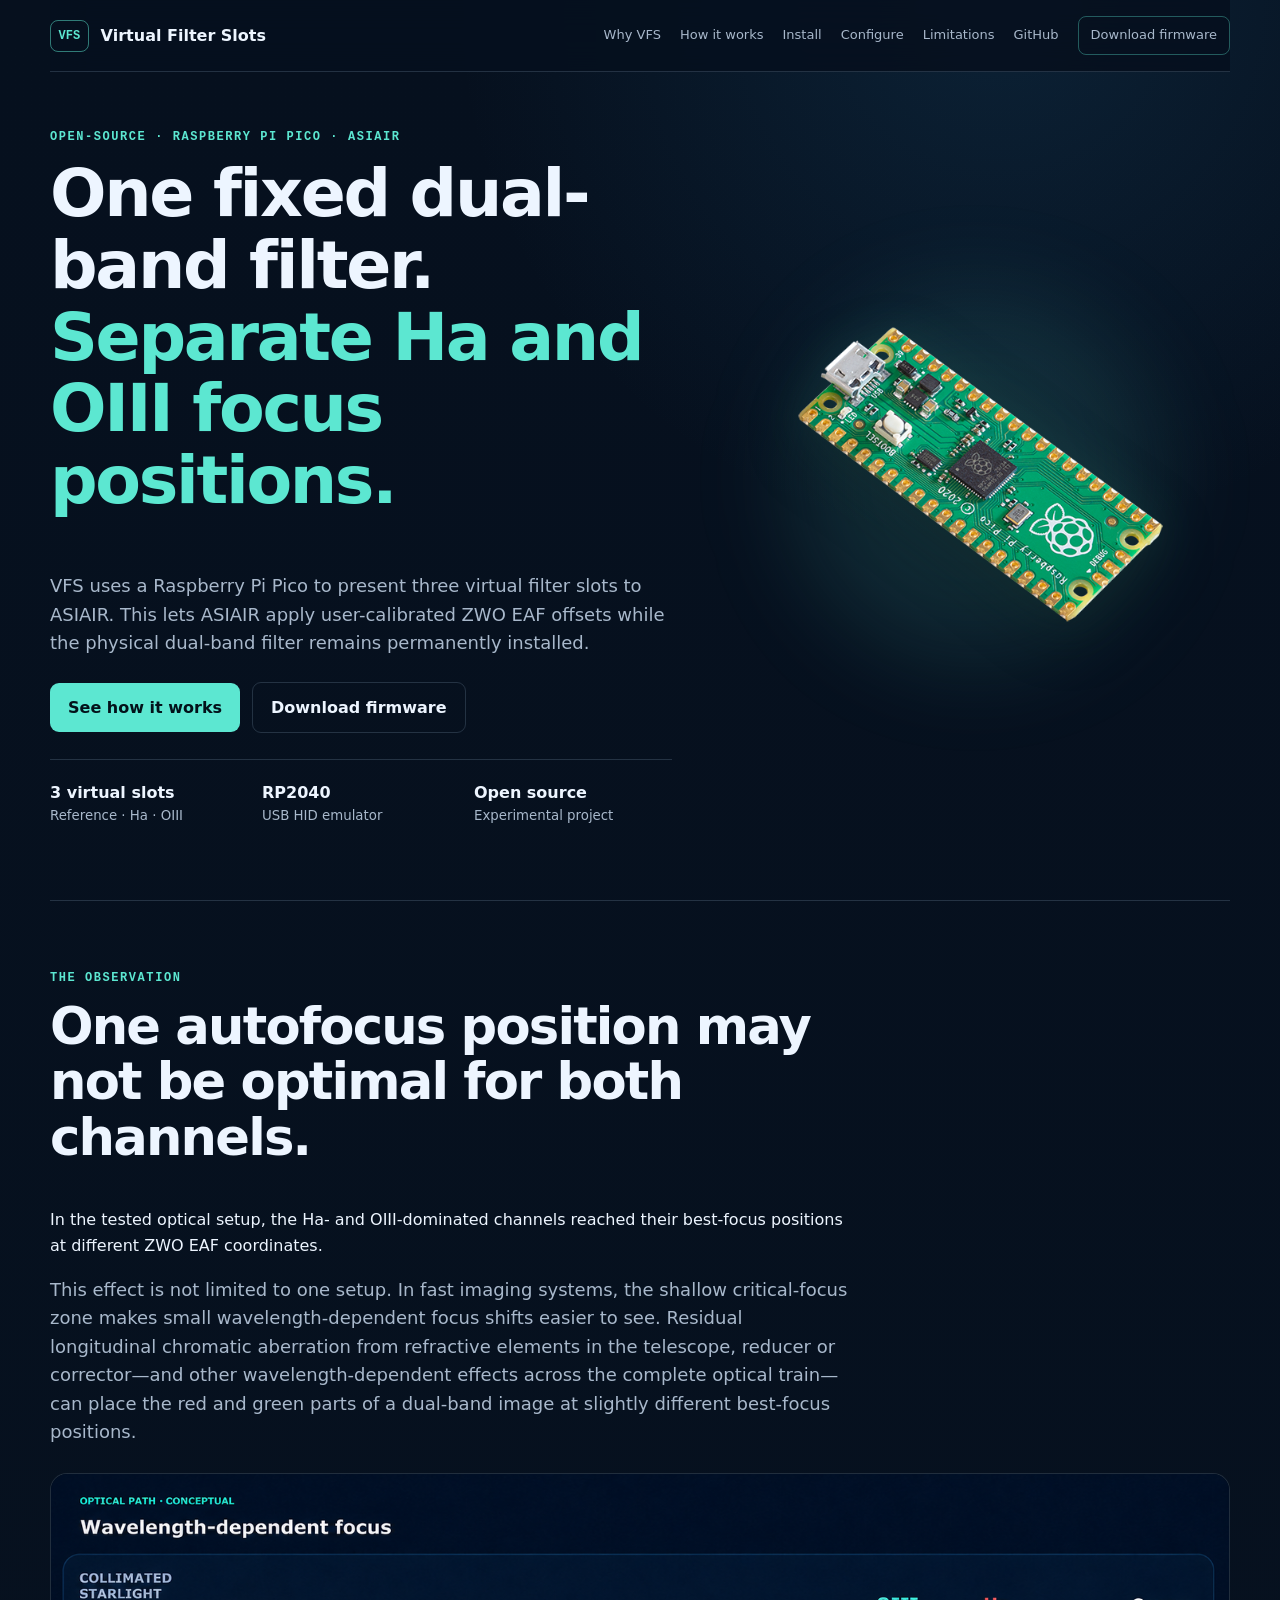
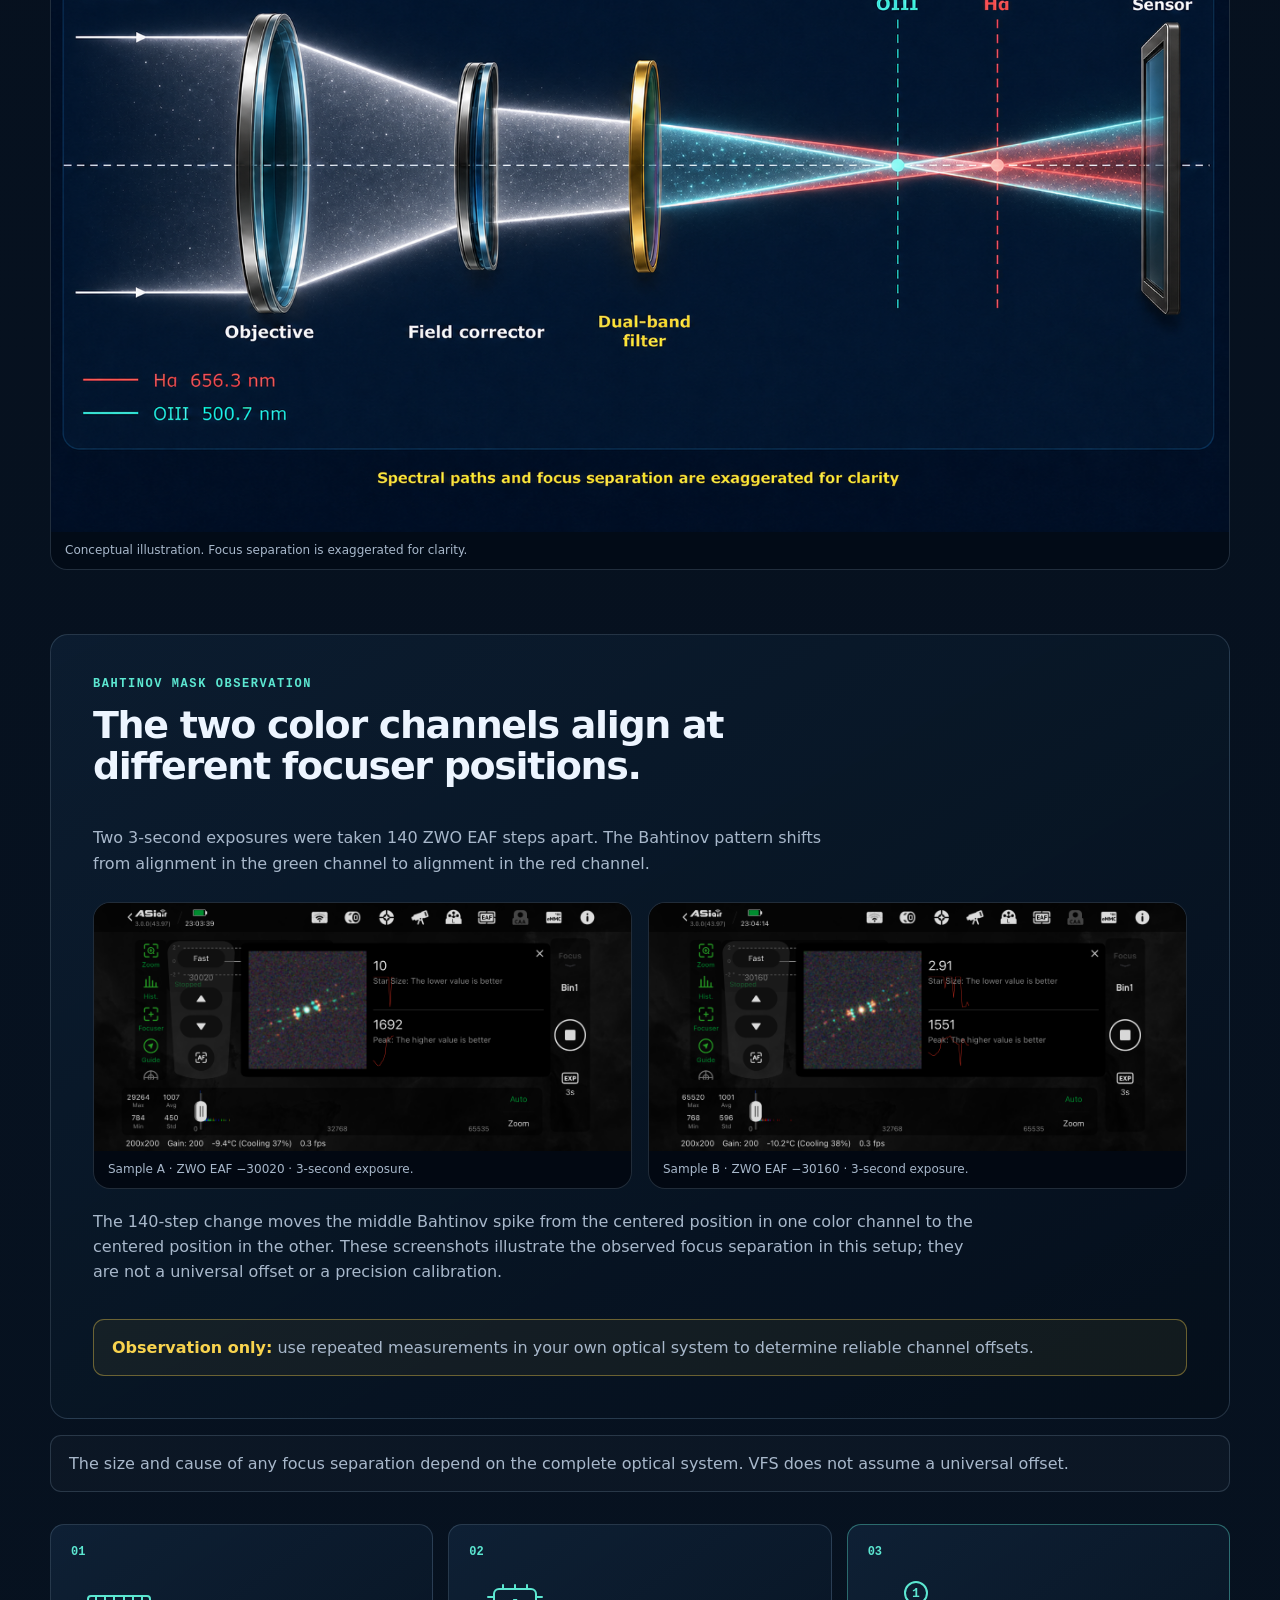
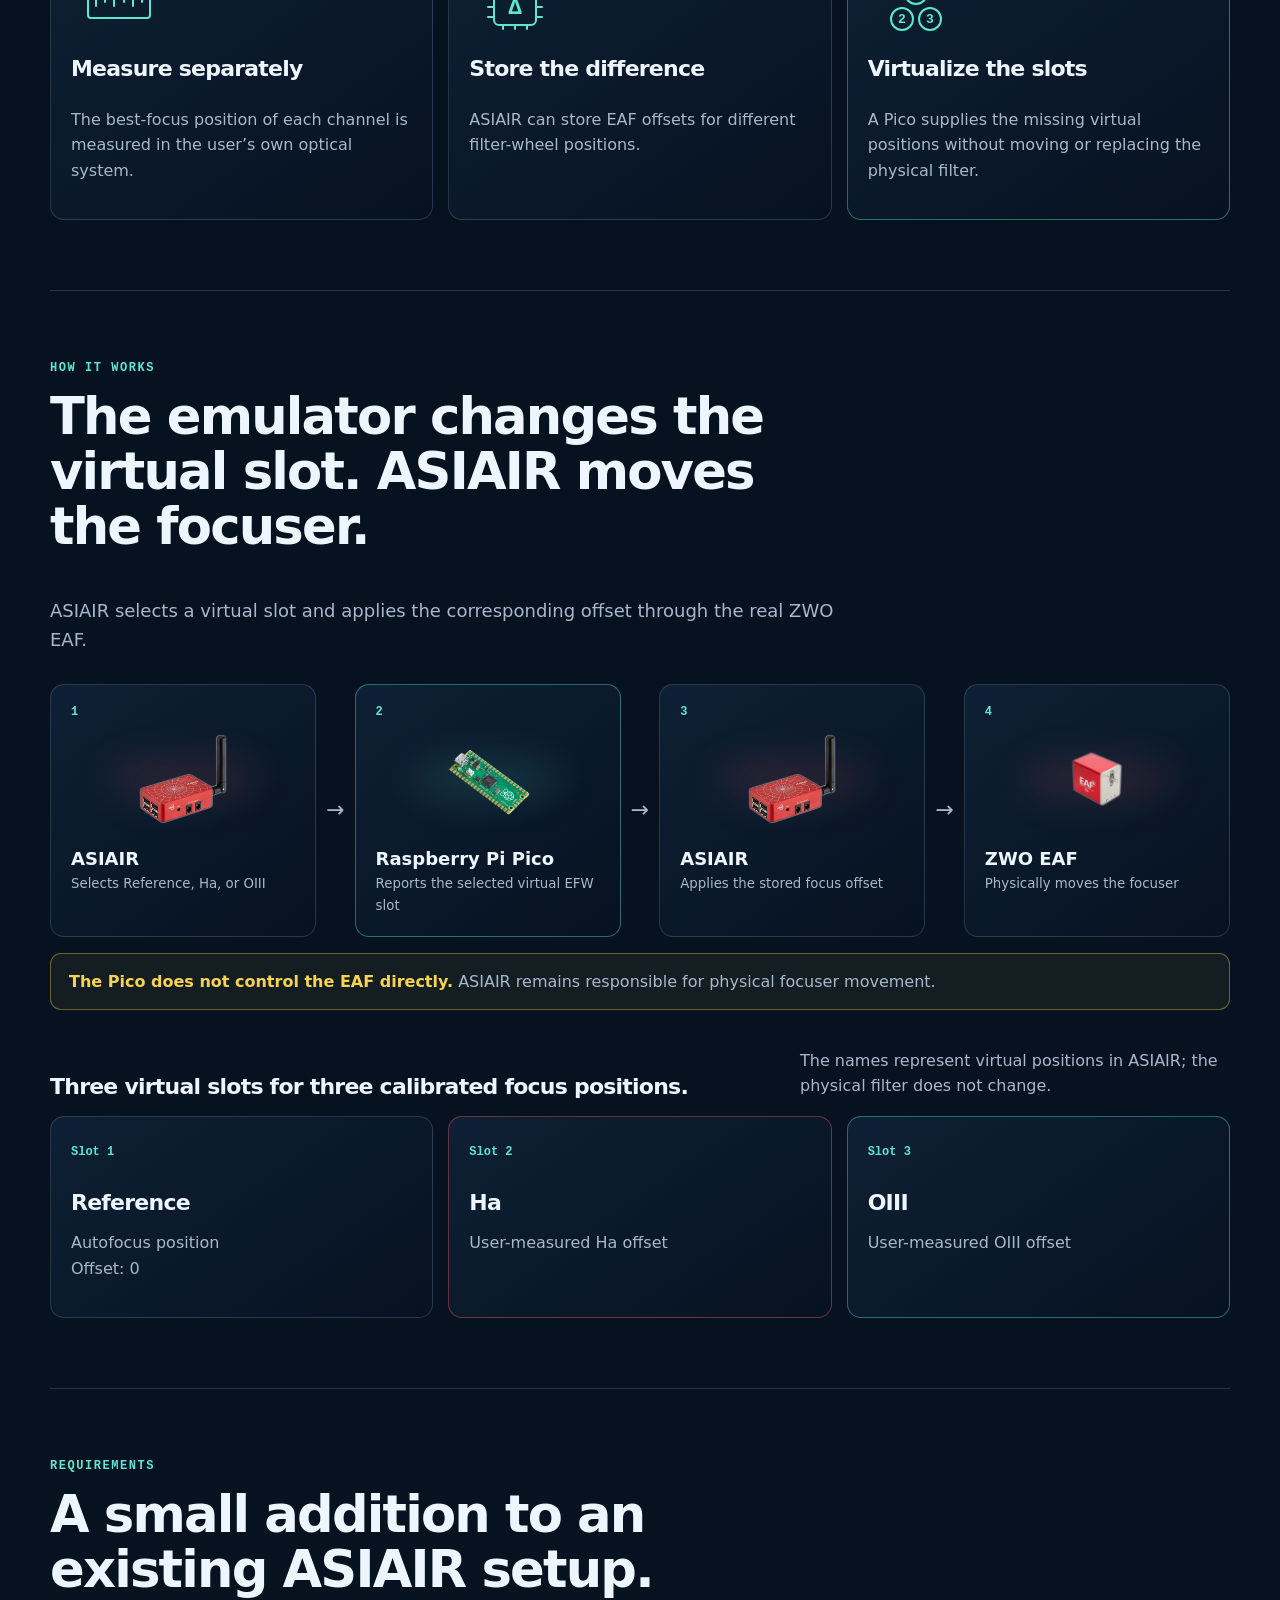
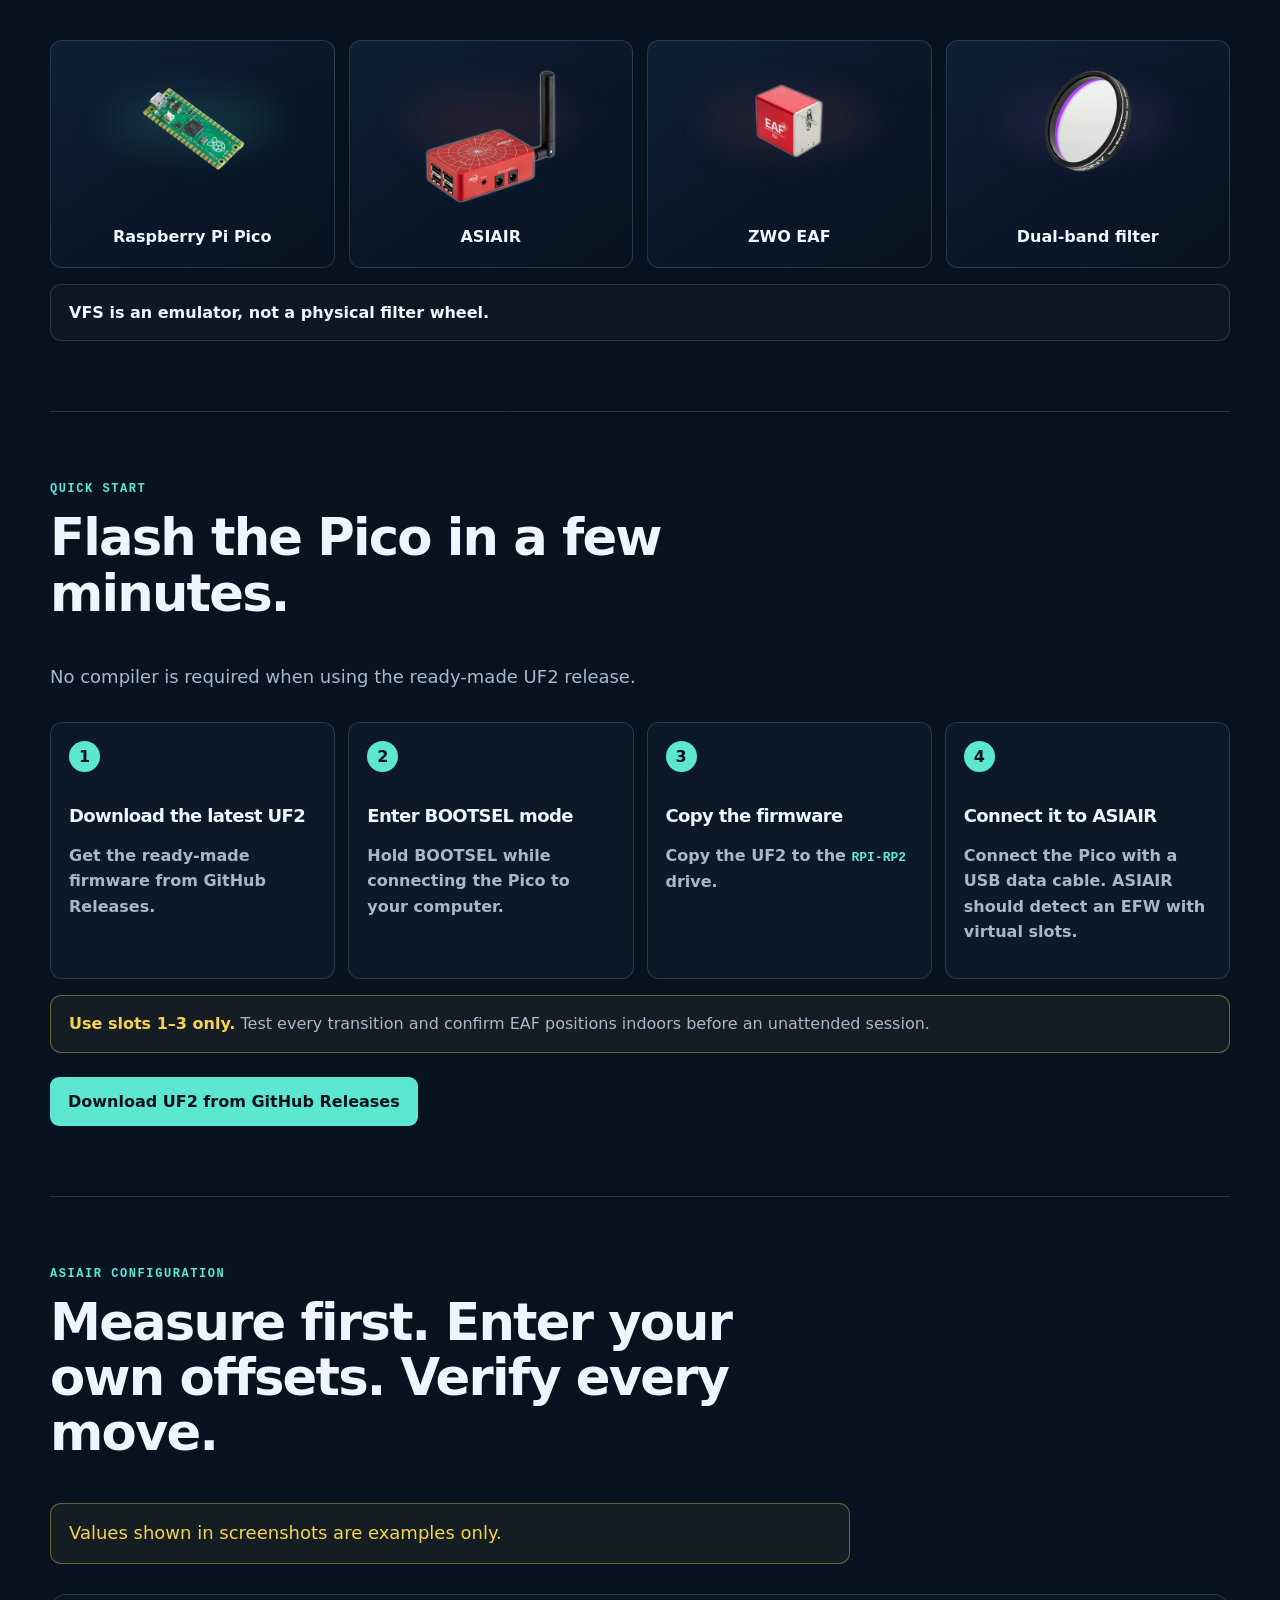
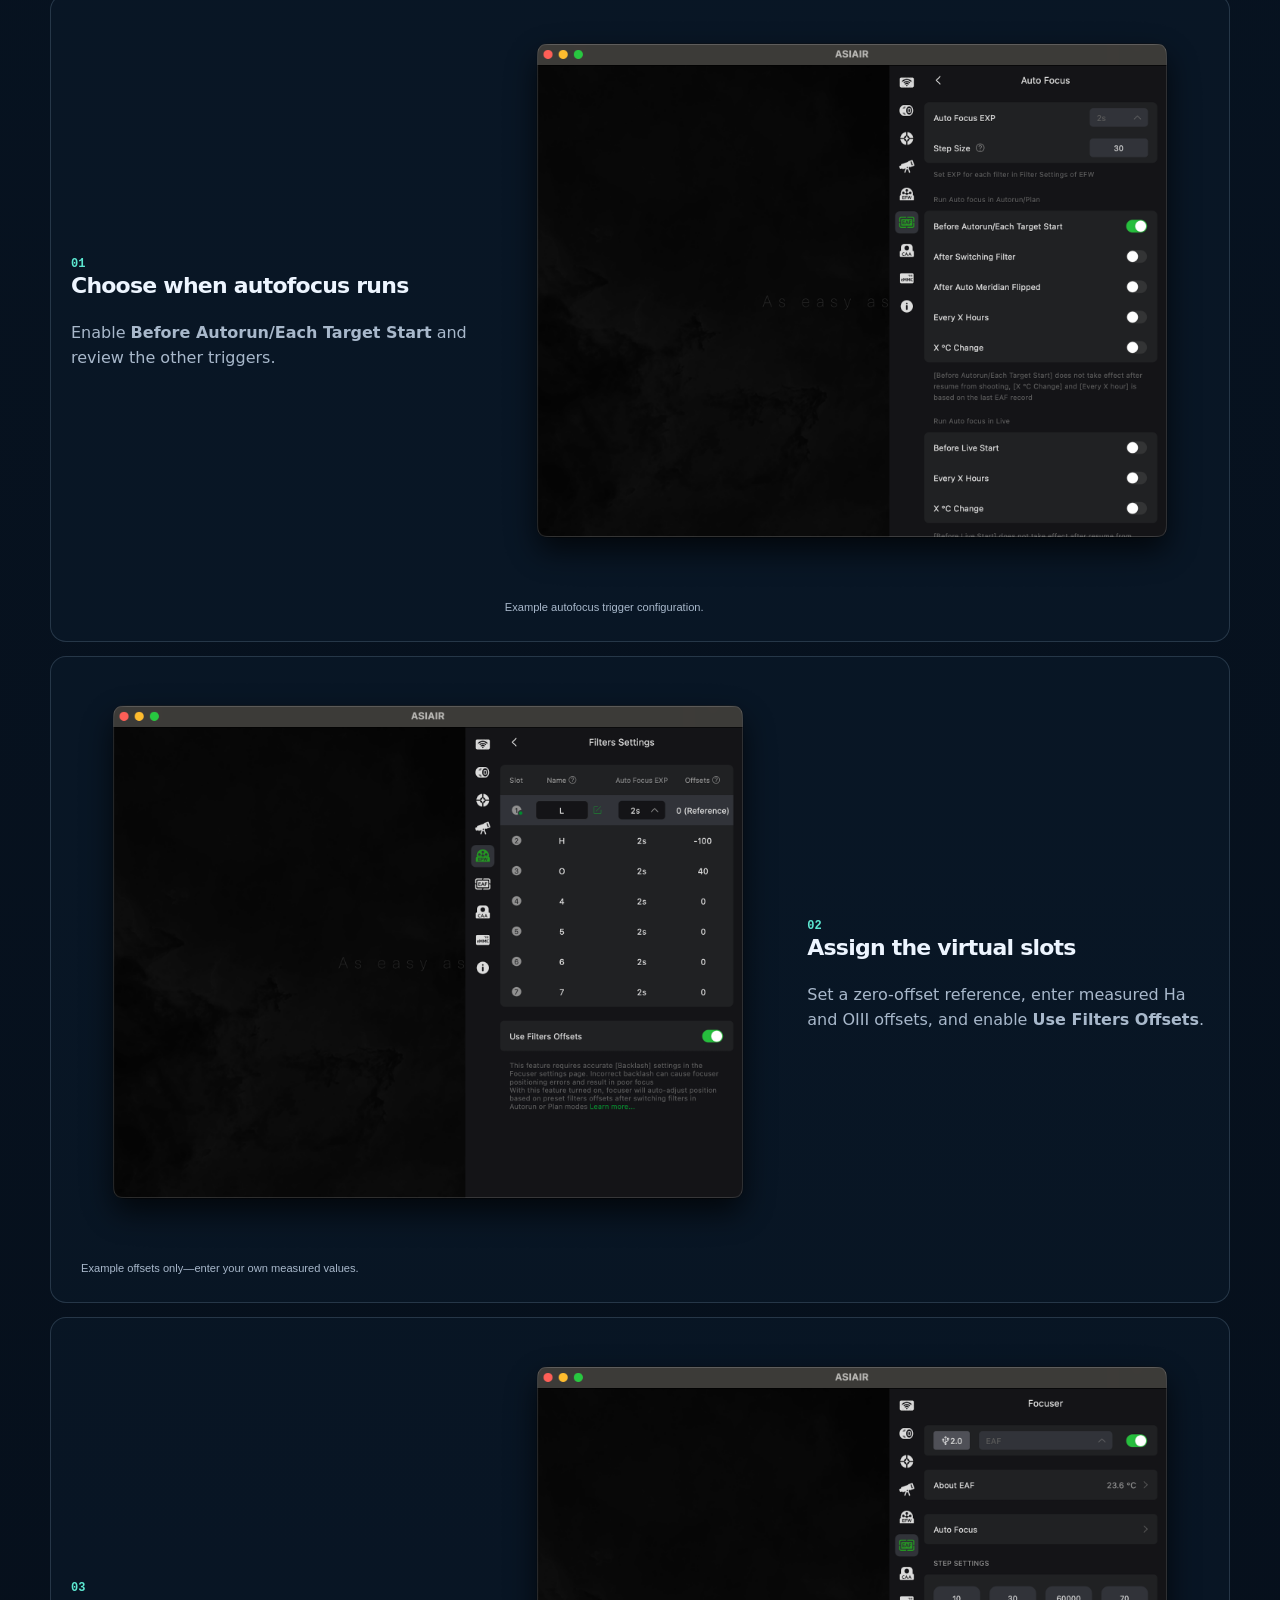
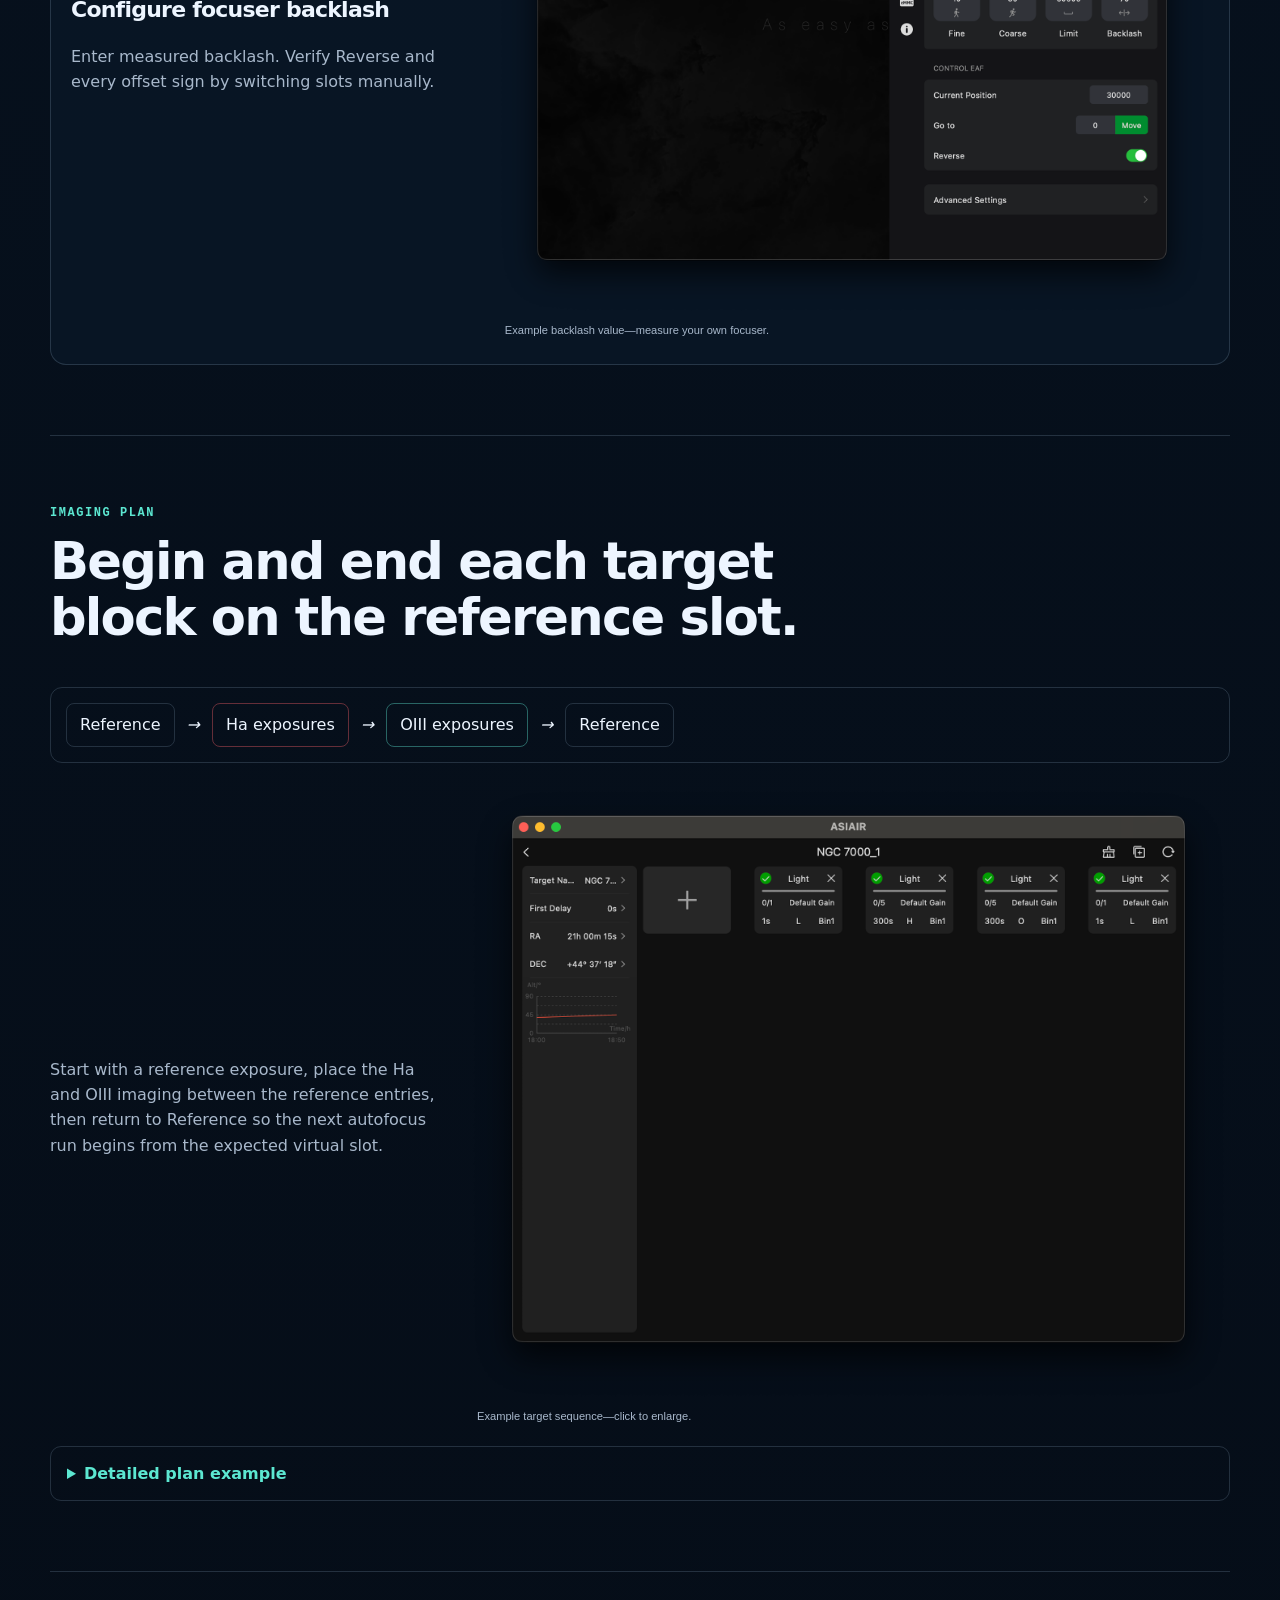
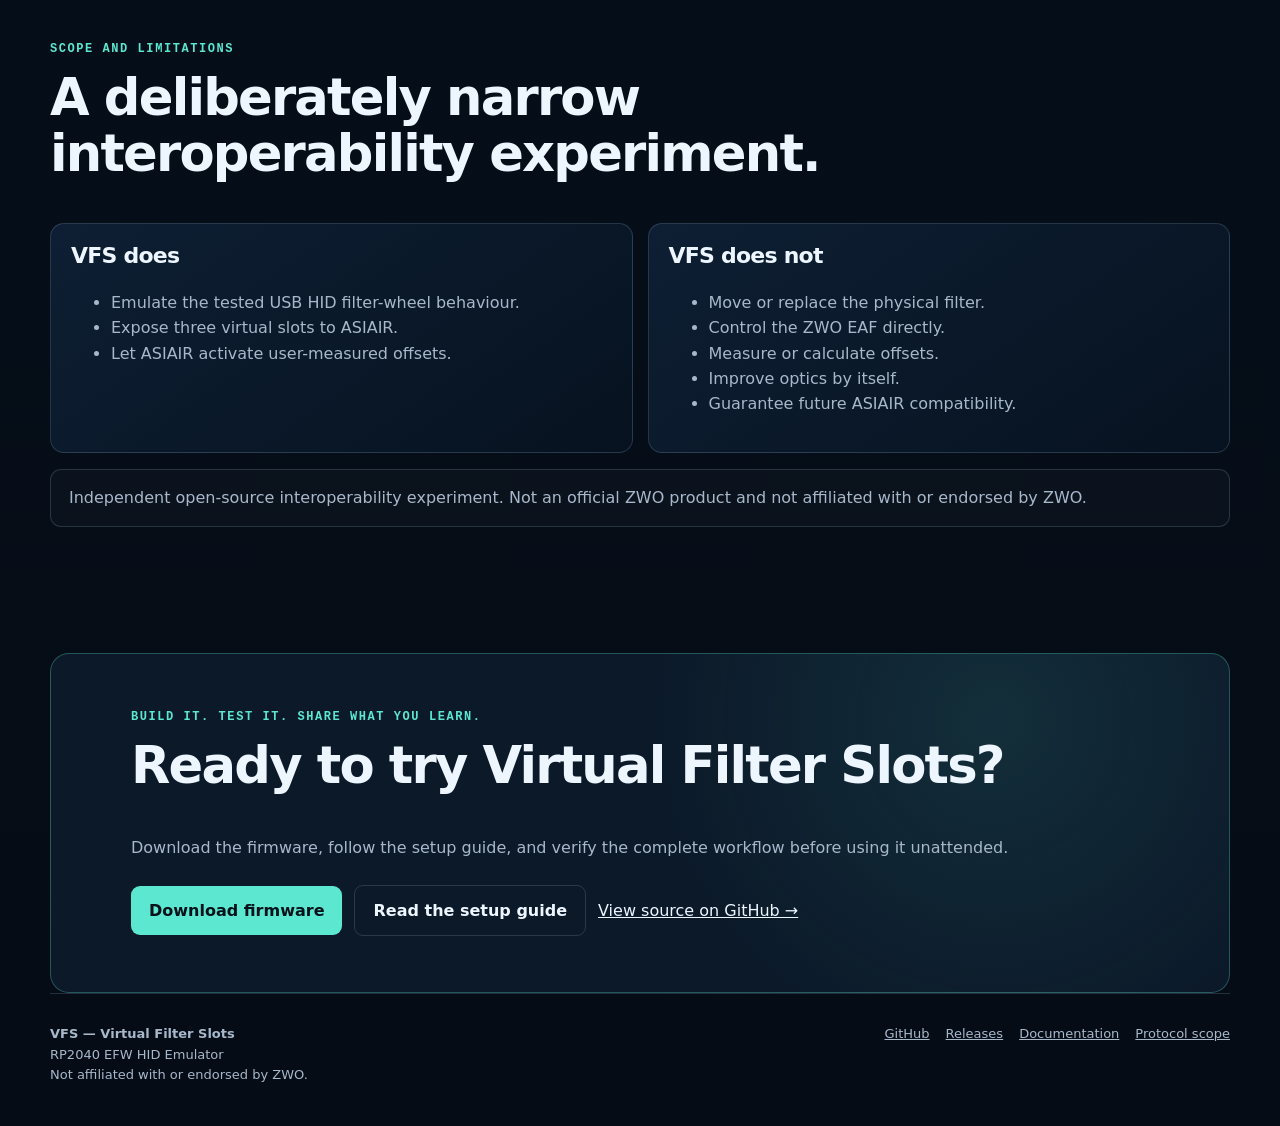
==== docs/index-v3.html @ 12dd6531 "Publish VFS site v3" ====
<!doctype html>
<html lang="en">
<head>
<meta charset="utf-8">
<meta name="viewport" content="width=device-width,initial-scale=1">
<meta name="theme-color" content="#06101e">
<meta name="description" content="Virtual Filter Slots for ASIAIR: separate Ha and OIII focus offsets with one fixed dual-band filter.">
<meta property="og:title" content="Virtual Filter Slots for ASIAIR">
<meta property="og:description" content="One fixed dual-band filter. Separate Ha and OIII focus positions.">
<meta property="og:image" content="https://kirpersidsky.github.io/rp2040-efw-hid-emulator/assets/social-preview-v4.png">
<meta name="twitter:card" content="summary_large_image">
<meta name="twitter:image" content="https://kirpersidsky.github.io/rp2040-efw-hid-emulator/assets/social-preview-v4.png">
<title>VFS — Virtual Filter Slots</title>
<link rel="stylesheet" href="site-v3.css?v=5">
<script src="site.js?v=4" defer>
</script>
</head>
<body>
<header>
<a class="brand" href="#top">
<b>VFS</b>
<span>Virtual Filter Slots</span>
</a>
<button class="menu" type="button" aria-expanded="false" aria-controls="site-nav">Menu</button>
<nav id="site-nav">
<a href="#why">Why VFS</a>
<a href="#how">How it works</a>
<a href="#install">Install</a>
<a href="#configure">Configure</a>
<a href="#limits">Limitations</a>
<a href="https://github.com/kirpersidsky/rp2040-efw-hid-emulator">GitHub</a>
<a class="nav-cta" href="https://github.com/kirpersidsky/rp2040-efw-hid-emulator/releases">Download firmware</a>
</nav>
</header>
<main id="top">
<section class="hero shell">
<div class="hero-copy">
<p class="eye">Open-source · Raspberry Pi Pico · ASIAIR</p>
<h1>One fixed dual-band filter.<br>
<em>Separate Ha and OIII focus positions.</em>
</h1>
<p class="lede">VFS uses a Raspberry Pi Pico to present three virtual filter slots to ASIAIR. This lets ASIAIR apply user-calibrated ZWO EAF offsets while the physical dual-band filter remains permanently installed.</p>
<div class="actions">
<a class="button primary" href="#how">See how it works</a>
<a class="button" href="https://github.com/kirpersidsky/rp2040-efw-hid-emulator/releases">Download firmware</a>
</div>
<ul class="facts">
<li>
<b>3 virtual slots</b>
<small>Reference · Ha · OIII</small>
</li>
<li>
<b>RP2040</b>
<small>USB HID emulator</small>
</li>
<li>
<b>Open source</b>
<small>Experimental project</small>
</li>
</ul>
</div>
<div class="hero-pico">
<img src="assets/raspberry-pi-pico.png" alt="Raspberry Pi Pico">
</div>
</section>
<section class="section shell observation" id="why">
<div class="heading">
<p class="eye">The observation</p>
<h2>One autofocus position may not be optimal for both channels.</h2>
<p>In the tested optical setup, the Ha- and OIII-dominated channels reached their best-focus positions at different ZWO EAF coordinates.</p>
<p>This effect is not limited to one setup. In fast imaging systems, the shallow critical-focus zone makes small wavelength-dependent focus shifts easier to see. Residual longitudinal chromatic aberration from refractive elements in the telescope, reducer or corrector—and other wavelength-dependent effects across the complete optical train—can place the red and green parts of a dual-band image at slightly different best-focus positions.</p>
</div>
<figure class="observation-visual">
<button class="image-button" type="button" data-src="assets/optical-train-ha-oiii-focus-final.png" data-alt="Expanded conceptual optical train showing separate Ha and OIII focus positions">
<img src="assets/optical-train-ha-oiii-focus-final.png" alt="Conceptual optical train with one fixed dual-band filter and separate Ha and OIII focus positions">
</button>
<figcaption>Conceptual illustration. Focus separation is exaggerated for clarity.</figcaption>
</figure>
<div class="measurement">
<div class="measurement-heading">
<p class="eye">Bahtinov mask observation</p>
<h3>The two color channels align at different focuser positions.</h3>
<p>Two 3-second exposures were taken 140 ZWO EAF steps apart. The Bahtinov pattern shifts from alignment in the green channel to alignment in the red channel.</p>
</div>
<div class="focus-samples">
<figure>
<button class="image-button" type="button" data-src="assets/focus-pattern-sample-a.png" data-alt="Expanded ASIAIR Bahtinov mask pattern at ZWO EAF position minus 30020">
<img src="assets/focus-pattern-sample-a.png" alt="ASIAIR Bahtinov mask pattern at ZWO EAF position minus 30020">
</button>
<figcaption>Sample A · ZWO EAF −30020 · 3-second exposure.</figcaption>
</figure>
<figure>
<button class="image-button" type="button" data-src="assets/focus-pattern-sample-b.png" data-alt="Expanded ASIAIR Bahtinov mask pattern at ZWO EAF position minus 30160">
<img src="assets/focus-pattern-sample-b.png" alt="ASIAIR Bahtinov mask pattern at ZWO EAF position minus 30160">
</button>
<figcaption>Sample B · ZWO EAF −30160 · 3-second exposure.</figcaption>
</figure>
</div>
<p class="sample-note">The 140-step change moves the middle Bahtinov spike from the centered position in one color channel to the centered position in the other. These screenshots illustrate the observed focus separation in this setup; they are not a universal offset or a precision calibration.</p>
<aside class="warning">
<strong>Observation only:</strong> use repeated measurements in your own optical system to determine reliable channel offsets.</aside>
</div>
<aside>The size and cause of any focus separation depend on the complete optical system. VFS does not assume a universal offset.</aside>
<div class="cards three observation-steps">
<article>
<i>01</i>
<svg class="step-icon" viewBox="0 0 96 64" aria-hidden="true">
<rect x="17" y="21" width="62" height="22" rx="3"/>
<path d="M25 21v10m9-10v6m9-6v10m10-10v6m9-6v10m9-10v6"/>
</svg>
<h3>Measure separately</h3>
<p>The best-focus position of each channel is measured in the user’s own optical system.</p>
</article>
<article>
<i>02</i>
<svg class="step-icon" viewBox="0 0 96 64" aria-hidden="true">
<rect x="25" y="14" width="42" height="36" rx="5"/>
<path d="M19 22h6m-6 10h6m-6 10h6m42-20h6m-6 10h6m-6 10h6M34 10v4m12-4v4m12-4v4M34 50v4m12-4v4m12-4v4"/>
<text x="46" y="39" text-anchor="middle">Δ</text>
</svg>
<h3>Store the difference</h3>
<p>ASIAIR can store EAF offsets for different filter-wheel positions.</p>
</article>
<article class="accent">
<i>03</i>
<svg class="step-icon" viewBox="0 0 96 64" aria-hidden="true">
<circle cx="48" cy="18" r="11"/>
<circle cx="34" cy="44" r="11"/>
<circle cx="62" cy="44" r="11"/>
<text class="slot-number" x="48" y="22" text-anchor="middle">1</text>
<text class="slot-number" x="34" y="48" text-anchor="middle">2</text>
<text class="slot-number" x="62" y="48" text-anchor="middle">3</text>
</svg>
<h3>Virtualize the slots</h3>
<p>A Pico supplies the missing virtual positions without moving or replacing the physical filter.</p>
</article>
</div>
</section>
<section class="section shell" id="how">
<div class="heading">
<p class="eye">How it works</p>
<h2>The emulator changes the virtual slot. ASIAIR moves the focuser.</h2>
<p>ASIAIR selects a virtual slot and applies the corresponding offset through the real ZWO EAF.</p>
</div>
<div class="flow component-flow">
<article>
<i>1</i>
<div class="component-media asiair-media">
<img src="assets/asiair-mini-angle-source.png" alt="ASIAIR controller">
</div>
<b>ASIAIR</b>
<small>Selects Reference, Ha, or OIII</small>
</article>
<span aria-hidden="true">→</span>
<article class="accent">
<i>2</i>
<div class="component-media pico-media">
<img src="assets/raspberry-pi-pico.png" alt="Raspberry Pi Pico">
</div>
<b>Raspberry Pi Pico</b>
<small>Reports the selected virtual EFW slot</small>
</article>
<span aria-hidden="true">→</span>
<article>
<i>3</i>
<div class="component-media asiair-media">
<img src="assets/asiair-mini-angle-source.png" alt="">
</div>
<b>ASIAIR</b>
<small>Applies the stored focus offset</small>
</article>
<span aria-hidden="true">→</span>
<article>
<i>4</i>
<div class="component-media eaf-media">
<img src="assets/zwo-eaf.png" alt="ZWO electronic automatic focuser">
</div>
<b>ZWO EAF</b>
<small>Physically moves the focuser</small>
</article>
</div>
<aside class="warning">
<strong>The Pico does not control the EAF directly.</strong> ASIAIR remains responsible for physical focuser movement.</aside>
<div class="slots-heading">
<h3>Three virtual slots for three calibrated focus positions.</h3>
<p>The names represent virtual positions in ASIAIR; the physical filter does not change.</p>
</div>
<div class="cards three slots">
<article>
<i>Slot 1</i>
<h3>Reference</h3>
<p>Autofocus position<br>Offset: 0</p>
</article>
<article class="ha">
<i>Slot 2</i>
<h3>Ha</h3>
<p>User-measured Ha offset</p>
</article>
<article class="oiii">
<i>Slot 3</i>
<h3>OIII</h3>
<p>User-measured OIII offset</p>
</article>
</div>
</section>
<section class="section shell requirements-section">
<div class="heading">
<p class="eye">Requirements</p>
<h2>A small addition to an existing ASIAIR setup.</h2>
</div>
<ul class="requirements component-requirements">
<li class="pico">
<span class="requirement-media">
<img src="assets/raspberry-pi-pico.png" alt="Raspberry Pi Pico">
</span>
<strong>Raspberry Pi Pico</strong>
</li>
<li class="asiair">
<span class="requirement-media">
<img src="assets/asiair-mini-angle-source.png" alt="ASIAIR controller">
</span>
<strong>ASIAIR</strong>
</li>
<li class="eaf">
<span class="requirement-media">
<img src="assets/zwo-eaf.png" alt="ZWO electronic automatic focuser">
</span>
<strong>ZWO EAF</strong>
</li>
<li class="filter">
<span class="requirement-media">
<img src="assets/dual-band-filter-sii-oiii.png" alt="Illustrative SII and OIII dual-band filter">
</span>
<strong>Dual-band filter</strong>
</li>
</ul>
<aside>
<strong>VFS is an emulator, not a physical filter wheel.</strong>
</aside>
</section>
<section class="section shell" id="install">
<div class="heading">
<p class="eye">Quick start</p>
<h2>Flash the Pico in a few minutes.</h2>
<p>No compiler is required when using the ready-made UF2 release.</p>
</div>
<ol class="install">
<li>
<b>1</b>
<h3>Download the latest UF2</h3>
<p>Get the ready-made firmware from GitHub Releases.</p>
</li>
<li>
<b>2</b>
<h3>Enter BOOTSEL mode</h3>
<p>Hold BOOTSEL while connecting the Pico to your computer.</p>
</li>
<li>
<b>3</b>
<h3>Copy the firmware</h3>
<p>Copy the UF2 to the <code>RPI-RP2</code> drive.</p>
</li>
<li>
<b>4</b>
<h3>Connect it to ASIAIR</h3>
<p>Connect the Pico with a USB data cable. ASIAIR should detect an EFW with virtual slots.</p>
</li>
</ol>
<aside class="warning">
<strong>Use slots 1–3 only.</strong> Test every transition and confirm EAF positions indoors before an unattended session.</aside>
<div class="actions">
<a class="button primary" href="https://github.com/kirpersidsky/rp2040-efw-hid-emulator/releases">Download UF2 from GitHub Releases</a>
</div>
</section>
<section class="section shell" id="configure">
<div class="heading">
<p class="eye">ASIAIR configuration</p>
<h2>Measure first. Enter your own offsets. Verify every move.</h2>
<p>Values shown in screenshots are examples only.</p>
</div>
<div class="setup">
<article>
<div>
<i>01</i>
<h3>Choose when autofocus runs</h3>
<p>Enable <strong>Before Autorun/Each Target Start</strong> and review the other triggers.</p>
</div>
<button class="screenshot autofocus" type="button" data-src="assets/asiair-autofocus-settings-mac.png" data-alt="Expanded ASIAIR autofocus trigger configuration">
<span class="crop">
<picture>
<source media="(max-width: 600px)" srcset="assets/asiair-autofocus-settings-phone.png">
<img src="assets/asiair-autofocus-settings-mac.png" alt="ASIAIR autofocus trigger settings in the macOS app">
</picture>
</span>
<small>Example autofocus trigger configuration.</small>
</button>
</article>
<article>
<div>
<i>02</i>
<h3>Assign the virtual slots</h3>
<p>Set a zero-offset reference, enter measured Ha and OIII offsets, and enable <strong>Use Filters Offsets</strong>.</p>
</div>
<button class="screenshot offsets" type="button" data-src="assets/asiair-filter-offsets-mac.png" data-alt="Expanded ASIAIR virtual slot names and filter offsets configuration">
<span class="crop">
<picture>
<source media="(max-width: 600px)" srcset="assets/asiair-filter-offsets-phone.png">
<img src="assets/asiair-filter-offsets-mac.png" alt="ASIAIR virtual slot names and focus offsets in the macOS app">
</picture>
</span>
<small>Example offsets only—enter your own measured values.</small>
</button>
</article>
<article>
<div>
<i>03</i>
<h3>Configure focuser backlash</h3>
<p>Enter measured backlash. Verify Reverse and every offset sign by switching slots manually.</p>
</div>
<button class="screenshot backlash" type="button" data-src="assets/asiair-eaf-backlash-mac.png" data-alt="Expanded ASIAIR EAF backlash and Reverse settings">
<span class="crop">
<picture>
<source media="(max-width: 600px)" srcset="assets/asiair-eaf-backlash-phone.png">
<img src="assets/asiair-eaf-backlash-mac.png" alt="ASIAIR EAF backlash and Reverse settings in the macOS app">
</picture>
</span>
<small>Example backlash value—measure your own focuser.</small>
</button>
</article>
</div>
</section>
<section class="section shell">
<div class="heading">
<p class="eye">Imaging plan</p>
<h2>Begin and end each target block on the reference slot.</h2>
</div>
<div class="plan">
<span>Reference</span>
<i aria-hidden="true">→</i>
<span class="ha">Ha exposures</span>
<i aria-hidden="true">→</i>
<span class="oiii">OIII exposures</span>
<i aria-hidden="true">→</i>
<span>Reference</span>
</div>
<div class="plan-grid">
<p>Start with a reference exposure, place the Ha and OIII imaging between the reference entries, then return to Reference so the next autofocus run begins from the expected virtual slot.</p>
<button type="button" data-src="assets/asiair-plan-target-sequence-mac.png" data-alt="Expanded ASIAIR target sequence example">
<picture>
<source media="(max-width: 600px)" srcset="assets/asiair-plan-target-sequence-phone.png">
<img src="assets/asiair-plan-target-sequence-mac.png" alt="ASIAIR target sequence arranged Reference, Ha, OIII, Reference in the macOS app">
</picture>
<small>Example target sequence—click to enlarge.</small>
</button>
</div>
<details>
<summary>Detailed plan example</summary>
<div class="details-grid">
<div>
<p>Shorter repeated target blocks determine how often autofocus runs.</p>
<ul>
<li>Plan meridian flips between blocks where practical.</li>
<li>Allow time for slewing, settling, dithering, downloads, and autofocus.</li>
</ul>
</div>
<button type="button" data-src="assets/asiair-plan-overview-mac.png" data-alt="Expanded ASIAIR repeated target block overview">
<picture>
<source media="(max-width: 600px)" srcset="assets/asiair-plan-overview-phone.png">
<img src="assets/asiair-plan-overview-mac.png" alt="ASIAIR plan overview with repeated target blocks in the macOS app">
</picture>
</button>
</div>
</details>
</section>
<section class="section shell" id="limits">
<div class="heading">
<p class="eye">Scope and limitations</p>
<h2>A deliberately narrow interoperability experiment.</h2>
</div>
<div class="scope">
<article>
<h3>VFS does</h3>
<ul>
<li>Emulate the tested USB HID filter-wheel behaviour.</li>
<li>Expose three virtual slots to ASIAIR.</li>
<li>Let ASIAIR activate user-measured offsets.</li>
</ul>
</article>
<article>
<h3>VFS does not</h3>
<ul>
<li>Move or replace the physical filter.</li>
<li>Control the ZWO EAF directly.</li>
<li>Measure or calculate offsets.</li>
<li>Improve optics by itself.</li>
<li>Guarantee future ASIAIR compatibility.</li>
</ul>
</article>
</div>
<aside>Independent open-source interoperability experiment. Not an official ZWO product and not affiliated with or endorsed by ZWO.</aside>
</section>
<section class="cta shell">
<p class="eye">Build it. Test it. Share what you learn.</p>
<h2>Ready to try Virtual Filter Slots?</h2>
<p>Download the firmware, follow the setup guide, and verify the complete workflow before using it unattended.</p>
<div class="actions">
<a class="button primary" href="https://github.com/kirpersidsky/rp2040-efw-hid-emulator/releases">Download firmware</a>
<a class="button" href="https://github.com/kirpersidsky/rp2040-efw-hid-emulator#readme">Read the setup guide</a>
<a href="https://github.com/kirpersidsky/rp2040-efw-hid-emulator">View source on GitHub →</a>
</div>
</section>
</main>
<footer class="shell">
<div>
<b>VFS — Virtual Filter Slots</b>
<span>RP2040 EFW HID Emulator</span>
<span>Not affiliated with or endorsed by ZWO.</span>
</div>
<nav>
<a href="https://github.com/kirpersidsky/rp2040-efw-hid-emulator">GitHub</a>
<a href="https://github.com/kirpersidsky/rp2040-efw-hid-emulator/releases">Releases</a>
<a href="https://github.com/kirpersidsky/rp2040-efw-hid-emulator#readme">Documentation</a>
<a href="https://github.com/kirpersidsky/rp2040-efw-hid-emulator/blob/main/docs/zwo_protocol.md">Protocol scope</a>
</nav>
</footer>
<dialog aria-label="Expanded image">
<button class="close" type="button" aria-label="Close expanded image">×</button>
<img alt="">
</dialog>
</body>
</html>
---- docs/site-v3.css ----
:root{color-scheme:dark;--bg:#06101e;--surface:#0b1929;--text:#edf5ff;--muted:#a8b8cb;--line:rgba(174,203,232,.18);--cyan:#5ce7d1;--red:#ff626a;--yellow:#f8d34e;--max:1180px}
*{box-sizing:border-box}
html{scroll-behavior:smooth;scroll-padding-top:80px}
body{margin:0;overflow-x:hidden;background:radial-gradient(circle at 78% 0,rgba(39,119,167,.17),transparent 34rem),linear-gradient(#06101e,#071321 55%,#050c16);color:var(--text);font-family:Inter,system-ui,sans-serif;line-height:1.58}
a{color:inherit}
.shell{width:min(var(--max),calc(100% - 40px));margin:auto}
:focus-visible{outline:3px solid var(--cyan);outline-offset:4px}

header{position:sticky;top:0;z-index:10;width:min(var(--max),calc(100% - 40px));height:72px;margin:auto;display:flex;align-items:center;justify-content:space-between;border-bottom:1px solid var(--line);background:rgba(6,16,30,.9);backdrop-filter:blur(18px)}
.brand{display:flex;gap:11px;align-items:center;text-decoration:none;font-weight:750}
.brand b{padding:8px;border:1px solid rgba(92,231,209,.5);border-radius:8px;color:var(--cyan);font:800 12px monospace}
.menu{display:none}
header nav{display:flex;align-items:center;gap:19px}
header nav a{color:var(--muted);font-size:13px;text-decoration:none}
.nav-cta{padding:8px 12px;border:1px solid rgba(92,231,209,.35);border-radius:8px}

.hero{min-height:calc(100vh - 72px);display:grid;grid-template-columns:.86fr 1.14fr;align-items:center;gap:42px;padding:52px 0 68px}
.eye{margin:0 0 14px;color:var(--cyan);font:700 12px monospace;letter-spacing:.13em;text-transform:uppercase}
h1,h2,h3{margin-top:0;line-height:1.08;letter-spacing:-.035em}
h1{font-size:clamp(43px,5.2vw,75px)}
h1 em{color:var(--cyan);font-style:normal}
h2{font-size:clamp(32px,4vw,54px)}
h3{font-size:22px}
.lede,.heading>p:last-child{color:var(--muted);font-size:18px}
.actions{display:flex;flex-wrap:wrap;gap:12px;align-items:center;margin-top:24px}
.button{padding:12px 18px;border:1px solid var(--line);border-radius:9px;text-decoration:none;font-weight:750}
.primary{border:0;background:var(--cyan);color:#03121a}
.facts{display:grid;grid-template-columns:repeat(3,1fr);gap:14px;padding:20px 0 0;margin:26px 0 0;border-top:1px solid var(--line);list-style:none}
.facts li{display:grid}
.facts small{color:var(--muted)}
figure{margin:0;overflow:hidden;border:1px solid var(--line);border-radius:17px;background:#020b17}
.image-button{display:block;width:100%;padding:0;border:0;background:transparent;cursor:zoom-in}
.image-button img{display:block;width:100%;height:auto}
figcaption{padding:9px 14px;color:var(--muted);font-size:12px}

.section{padding:70px 0;border-top:1px solid var(--line)}
.heading{max-width:800px;margin-bottom:30px}
.three{display:grid;grid-template-columns:repeat(3,1fr);gap:15px}
.cards article,.flow article,.scope article{padding:20px;border:1px solid var(--line);border-radius:14px;background:linear-gradient(145deg,rgba(16,34,56,.88),rgba(7,19,33,.9))}
.cards article{min-height:158px}
.cards .accent,.cards .oiii,.flow .accent{border-color:rgba(92,231,209,.4)}
.cards .ha{border-color:rgba(255,98,106,.38)}
article i{color:var(--cyan);font:700 12px monospace;font-style:normal}
.cards h3{margin:28px 0 10px}
.cards p,.scope li,.install p,.setup p,.plan-grid p,.details-grid p,.details-grid li{color:var(--muted)}
aside{margin-top:16px;padding:15px 18px;border:1px solid var(--line);border-radius:11px;background:rgba(255,255,255,.025);color:var(--muted)}
aside strong{color:var(--text)}

.flow{display:grid;grid-template-columns:1fr auto 1fr auto 1fr auto 1fr;gap:10px;align-items:stretch}
.flow article{min-height:138px;display:flex;flex-direction:column;justify-content:flex-end}
.flow article i{margin-bottom:auto}
.flow article b{font-size:18px}
.flow article small{color:var(--muted)}
.flow>span{display:grid;place-items:center;color:var(--muted);font-size:22px}
.slots-heading{display:flex;align-items:end;justify-content:space-between;gap:30px;margin:38px 0 18px}
.slots-heading h3,.slots-heading p{margin:0}
.slots-heading p{max-width:430px;color:var(--muted)}
.slots article{min-height:140px}

.requirements{display:grid;grid-template-columns:repeat(5,1fr);gap:11px;padding:0;list-style:none}
.requirements li,.install li{padding:18px;border:1px solid var(--line);border-radius:12px;background:var(--surface);font-weight:650}
.install{display:grid;grid-template-columns:repeat(4,1fr);gap:13px;padding:0;list-style:none}
.install li{min-height:190px}
.install li>b{display:grid;place-items:center;width:31px;height:31px;margin-bottom:34px;border-radius:50%;background:var(--cyan);color:#03121a}
.install h3{font-size:18px}
.warning{border-color:rgba(248,211,78,.38);background:rgba(248,211,78,.055)}
.warning strong{color:var(--yellow)}
code{color:var(--cyan)}

.setup{display:grid;gap:14px}
.setup article{display:grid;grid-template-columns:.72fr 1.28fr;gap:22px;align-items:center;padding:20px;border:1px solid var(--line);border-radius:16px;background:rgba(11,25,41,.7)}
.setup article:nth-child(even){grid-template-columns:1.28fr .72fr}
.setup article:nth-child(even)>div{order:2}
.setup button,.plan-grid button,details button{padding:0;overflow:hidden;border:0;border-radius:11px;background:transparent;color:var(--muted);cursor:zoom-in}
.crop{display:block;height:210px;overflow:hidden}
.crop img{display:block;width:200%;max-width:none;height:210px;object-fit:cover;transform:translateX(-50%)}
.screenshot.autofocus img{object-position:50% 42%}
.screenshot.offsets img{object-position:50% 38%}
.screenshot.backlash img{object-position:50% 52%}
.setup button small,.plan-grid button small{display:block;padding:8px 10px;text-align:left}

.plan{display:flex;align-items:center;gap:12px;margin-bottom:22px;padding:15px;border:1px solid var(--line);border-radius:12px}
.plan span{padding:8px 13px;border:1px solid var(--line);border-radius:8px}
.plan .ha{border-color:rgba(255,98,106,.38)}
.plan .oiii{border-color:rgba(92,231,209,.4)}
.plan-grid{display:grid;grid-template-columns:.68fr 1.32fr;gap:24px;align-items:center}
.plan-grid img,details img{display:block;width:100%}
details{margin-top:16px;padding:14px 16px;border:1px solid var(--line);border-radius:11px}
summary{color:var(--cyan);cursor:pointer;font-weight:700}
.details-grid{display:grid;grid-template-columns:.7fr 1.3fr;gap:24px;align-items:center;margin-top:16px}
.scope{display:grid;grid-template-columns:1fr 1fr;gap:15px}
.cta{margin-top:56px;padding:56px clamp(27px,7vw,80px);border:1px solid rgba(92,231,209,.3);border-radius:19px;background:radial-gradient(circle at 80% 20%,rgba(92,231,209,.1),transparent 35%),var(--surface)}
.cta>p:not(.eye){color:var(--muted)}
footer{display:flex;justify-content:space-between;gap:30px;margin-top:56px;padding:30px 0 40px;border-top:1px solid var(--line);color:var(--muted);font-size:13px}
footer>div{display:grid}
footer nav{display:flex;gap:16px}

dialog{width:min(1100px,94vw);max-width:none;padding:0;border:1px solid var(--line);border-radius:13px;background:#06101e}
dialog::backdrop{background:#000c;backdrop-filter:blur(5px)}
dialog img{display:block;max-width:100%;max-height:88vh;margin:auto}
.close{position:absolute;z-index:1;right:8px;top:8px;width:40px;height:40px;border:1px solid var(--line);border-radius:50%;background:#06101e;color:white;font-size:24px;cursor:pointer}

@media(max-width:920px){.menu{display:block;padding:8px 12px;border:1px solid var(--line);border-radius:8px;background:none;color:white}
header nav{display:none;position:absolute;right:0;top:64px;min-width:230px;padding:16px;flex-direction:column;align-items:stretch;border:1px solid var(--line);border-radius:11px;background:#081625}
header nav.open{display:flex}
.hero{min-height:auto;grid-template-columns:1fr}
.hero-copy{display:contents}
.hero .eye,.hero h1,.hero .lede,.hero .actions{grid-column:1}
.hero-visual{grid-column:1;grid-row:5}
.facts{grid-column:1;grid-row:6}
.flow{grid-template-columns:1fr}
.flow>span{transform:rotate(90deg)}
.requirements{grid-template-columns:repeat(2,1fr)}
.install{grid-template-columns:1fr 1fr}
.setup article,.setup article:nth-child(even),.plan-grid,.details-grid{grid-template-columns:1fr}
.setup article:nth-child(even)>div{order:0}
}

@media(max-width:600px){.shell,header{width:calc(100% - 26px)}
.brand span{display:none}
.hero{gap:18px;padding:28px 0 42px}
.hero .eye{margin-bottom:0}
.hero h1{margin-bottom:0;font-size:clamp(34px,10.2vw,40px)}
.hero .lede{margin:0;font-size:16px}
.hero .actions{margin-top:2px}
.hero .actions .button{display:grid;place-items:center;min-height:62px;flex:1 1 150px;text-align:center}
.hero-visual{margin-top:4px}
.facts{grid-template-columns:1fr 1fr;gap:10px;margin-top:0;padding-top:16px}
.facts li{padding:10px;border:1px solid var(--line);border-radius:9px}
.facts li:last-child{grid-column:1/-1}
.section{padding:52px 0}
.heading{margin-bottom:24px}
.heading>p:last-child{font-size:16px}
.three,.requirements,.install,.scope{grid-template-columns:1fr}
.slots-heading{display:block}
.slots-heading p{margin-top:8px}
.plan{flex-direction:column}
.plan i{transform:rotate(90deg)}
footer{flex-direction:column}
footer nav{flex-wrap:wrap}
.crop,.crop img{height:180px}
}

.hero{grid-template-columns:.94fr 1.06fr;gap:48px}
.system-visual{background:radial-gradient(circle at 28% 42%,rgba(255,98,106,.13),transparent 35%),radial-gradient(circle at 76% 48%,rgba(92,231,209,.11),transparent 32%),#020b17}
.device-stage{min-height:430px;display:grid;grid-template-columns:1.2fr .35fr .8fr;align-items:center;gap:4px;padding:36px}
.device{position:relative;display:grid;place-items:center}
.device:after{content:"";position:absolute;inset:18% 10%;z-index:0;border-radius:50%;filter:blur(32px);opacity:.25}
.device img{position:relative;z-index:1;display:block;width:100%;height:auto;object-fit:contain}
.asiair-device:after{background:var(--red)}
.pico-device:after{background:var(--cyan)}
.pico-device img{transform:rotate(-11deg)}
.data-path{display:grid;grid-template-columns:1fr;justify-items:center;gap:8px;color:var(--cyan);font:700 10px monospace;letter-spacing:.13em}
.data-path span{width:1px;height:76px;background:linear-gradient(transparent,var(--cyan))}
.data-path span:last-child{background:linear-gradient(var(--cyan),transparent)}
.system-visual figcaption{display:flex;justify-content:center;gap:8px;padding:13px 16px;border-top:1px solid var(--line);text-align:center}
.system-visual figcaption b{color:var(--text)}
.observation .heading{margin-bottom:26px}
.observation-visual{margin-bottom:18px}
.crop{width:100%;height:auto;aspect-ratio:1886/1526;background:transparent}
.crop picture,.plan-grid picture,details picture{display:block;width:100%;height:100%}
.crop img{width:100%;max-width:100%;height:100%;object-fit:contain;transform:none}
.screenshot.autofocus img,.screenshot.offsets img,.screenshot.backlash img{object-position:center}

@media(max-width:920px){.hero{grid-template-columns:1fr;gap:26px}
.device-stage{min-height:360px}
}

@media(max-width:600px){.device-stage{min-height:260px;grid-template-columns:1.08fr .25fr .82fr;padding:20px 14px}
.data-path span{height:42px}
.system-visual figcaption{display:block;line-height:1.55}
.observation .heading{margin-bottom:20px}
.observation-visual{margin-bottom:16px}
.setup button,.plan-grid button,details button{border:1px solid var(--line);background:var(--surface)}
.crop{height:clamp(430px,128vw,500px);aspect-ratio:auto}
.crop{background:#020812}
.crop img{position:static;display:block;width:100%;min-width:0;max-width:100%;height:100%;object-fit:contain;object-position:center;transform:none}
}

.component-flow article{min-width:0;min-height:248px;justify-content:flex-start}
.component-flow article i{margin-bottom:0}
.component-media{position:relative;display:grid;place-items:center;width:100%;height:104px;margin:8px 0 14px}
.component-media:after,.requirement-media:after{content:"";position:absolute;z-index:0;width:68%;height:45%;border-radius:50%;background:rgba(255,98,106,.12);filter:blur(18px)}
.component-media img,.requirement-media img{position:relative;z-index:1;display:block;max-width:100%;max-height:100%;width:auto;height:auto;object-fit:contain}
.component-media.asiair-media img{width:120px;max-width:120px;max-height:104px;object-fit:contain}
.component-media.pico-media:after{background:rgba(92,231,209,.12)}
.component-media.pico-media img{max-width:112px}
.component-media.eaf-media img{max-width:82px}
.component-flow article b{margin-top:auto}
.component-requirements{grid-template-columns:repeat(6,1fr);gap:14px}
.component-requirements li{grid-column:span 2;display:flex;min-width:0;min-height:228px;padding:18px;flex-direction:column;align-items:center;justify-content:flex-end;text-align:center;background:linear-gradient(145deg,rgba(16,34,56,.82),rgba(7,19,33,.9))}
.component-requirements li:nth-child(n+4){grid-column:span 3}
.requirement-media{position:relative;display:grid;place-items:center;width:100%;height:125px;margin-bottom:15px}
.requirement-media:after{background:rgba(180,192,207,.09)}
.component-requirements .pico .requirement-media:after{background:rgba(92,231,209,.12)}
.component-requirements .asiair .requirement-media:after,.component-requirements .eaf .requirement-media:after{background:rgba(255,98,106,.11)}
.component-requirements .filter .requirement-media:after{background:rgba(206,114,207,.11)}
.component-requirements .pico img{max-width:142px}
.component-requirements .usb img{max-width:105px}
.component-requirements .asiair img{max-width:155px}
.component-requirements .eaf img{max-width:112px}
.component-requirements .filter img{max-width:136px;max-height:118px;object-fit:contain}
.component-requirements strong{margin-top:auto}
.component-requirements small{margin-top:5px;color:var(--muted);font-weight:400}

@media(max-width:920px){.component-flow article{min-height:205px}
.component-media{height:98px;margin:4px 0 12px}
.component-flow article b{margin-top:auto}
.component-requirements{grid-template-columns:repeat(2,1fr)}
.component-requirements li,.component-requirements li:nth-child(n+4){grid-column:span 1}
.component-requirements .filter{grid-column:1/-1}
.component-requirements li{min-height:215px}
}

@media(max-width:600px){.component-flow article{min-height:190px}
.component-media{height:92px}
.component-media.asiair-media img{width:110px;max-width:110px;max-height:92px}
.component-media.pico-media img{max-width:102px}
.component-media.eaf-media img{max-width:72px}
.component-requirements{grid-template-columns:1fr}
.component-requirements li,.component-requirements li:nth-child(n+4),.component-requirements .filter{grid-column:1}
.component-requirements li{min-height:205px}
.requirement-media{height:112px}
}

.component-flow article b{margin-top:0}

@media(prefers-reduced-motion:reduce){html{scroll-behavior:auto}
}


/* v3: simplified hero and expanded observation evidence */
.hero{grid-template-columns:1fr .82fr}
.hero-pico{position:relative;display:grid;place-items:center;min-height:430px}
.hero-pico:before{content:"";position:absolute;width:72%;aspect-ratio:1;border-radius:50%;background:rgba(92,231,209,.12);filter:blur(48px)}
.hero-pico img{position:relative;display:block;width:min(100%,510px);height:auto;object-fit:contain;filter:drop-shadow(0 18px 28px rgba(0,0,0,.32)) drop-shadow(0 0 22px rgba(92,231,209,.12))}

.observation-visual img{display:block;width:100%;height:auto}
.observation-steps article{display:flex;min-height:286px;flex-direction:column}
.observation-steps h3{margin:13px 0 10px}
.step-icon{width:96px;height:64px;margin:16px 0 5px;overflow:visible;fill:none;stroke:var(--cyan);stroke-width:2;stroke-linecap:round;stroke-linejoin:round}
.step-icon text{fill:var(--cyan);stroke:none;font:700 22px monospace}
.step-icon text.slot-number{font-size:13px}
.measurement{margin-top:64px;padding:42px;border:1px solid var(--line);border-radius:18px;background:linear-gradient(150deg,rgba(13,31,51,.84),rgba(5,15,27,.92))}
.measurement-heading{max-width:760px;margin-bottom:26px}
.measurement-heading h3{font-size:clamp(27px,3vw,38px)}
.measurement-heading p:last-child,.sample-note{color:var(--muted)}
.focus-samples{display:grid;grid-template-columns:1fr 1fr;gap:16px}
.focus-samples figure{background:#020812}
.focus-samples img{display:block;width:100%;height:auto}
.sample-note{max-width:900px;margin:20px 0 34px}
.measurement + .observation-steps,
.measurement + aside + .observation-steps{margin-top:32px}
.warning{border-color:rgba(248,211,78,.38);background:rgba(248,211,78,.055)}
.warning strong{color:var(--yellow)}
#configure .heading>p:last-child{padding:15px 18px;border:1px solid rgba(248,211,78,.38);border-radius:11px;background:rgba(248,211,78,.055);color:var(--yellow)}

.component-requirements{grid-template-columns:repeat(4,1fr)}
.component-requirements li,.component-requirements li:nth-child(n+4){grid-column:span 1}
.component-requirements .filter{grid-column:span 1}

@media(max-width:920px){.hero{grid-template-columns:1fr}
.hero-pico{grid-column:1;grid-row:5;min-height:320px}
.hero-pico img{width:82vw;max-width:470px}
.facts{grid-column:1;grid-row:6}
.measurement{padding:32px}
.component-requirements{grid-template-columns:repeat(2,1fr)}
}

@media(max-width:600px){.hero-pico{min-height:220px;margin:4px 0}
.hero-pico img{width:88vw;max-width:350px}
.observation-steps article{min-height:244px}
.step-icon{width:84px;height:56px;margin-top:12px}
.measurement{margin-top:46px;padding:24px 18px}
.focus-samples{grid-template-columns:1fr}
.sample-note{margin-bottom:28px}
.component-requirements{grid-template-columns:1fr}
.component-requirements li,.component-requirements li:nth-child(n+4),.component-requirements .filter{grid-column:1}
}
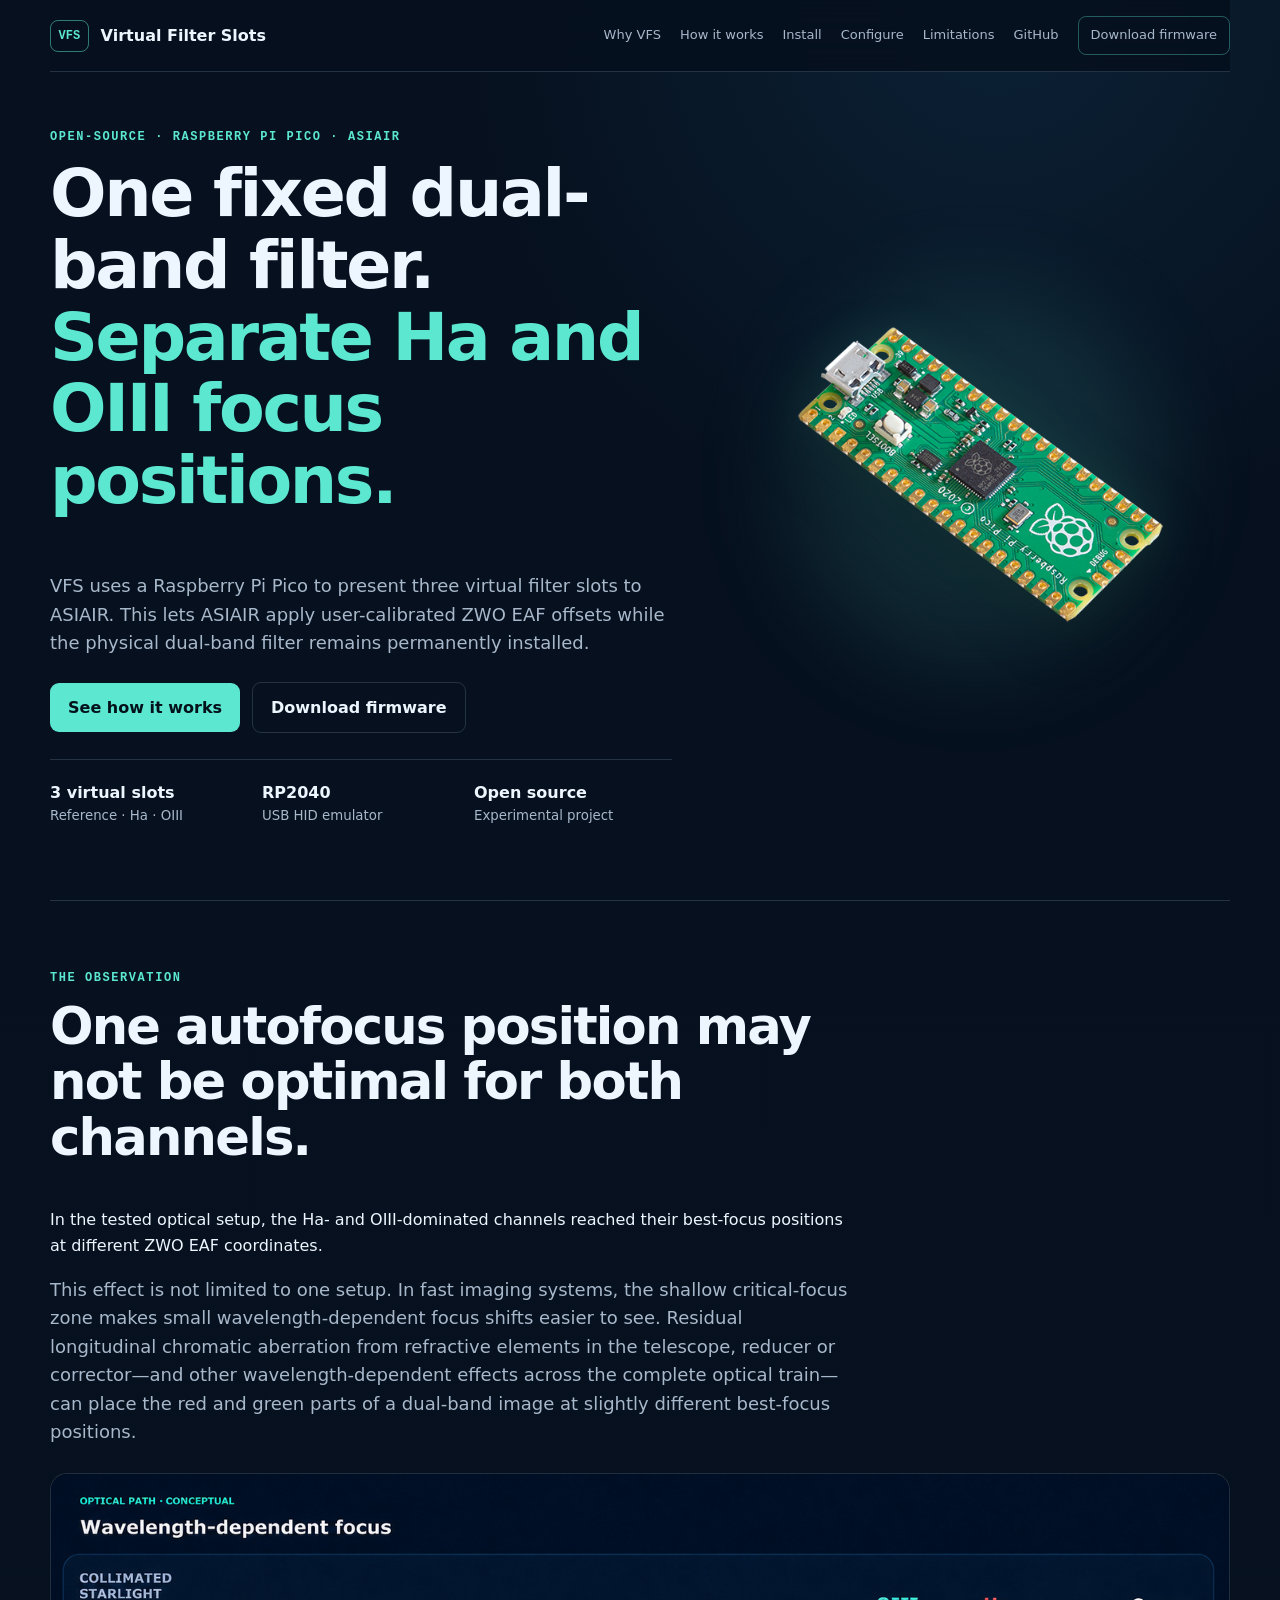
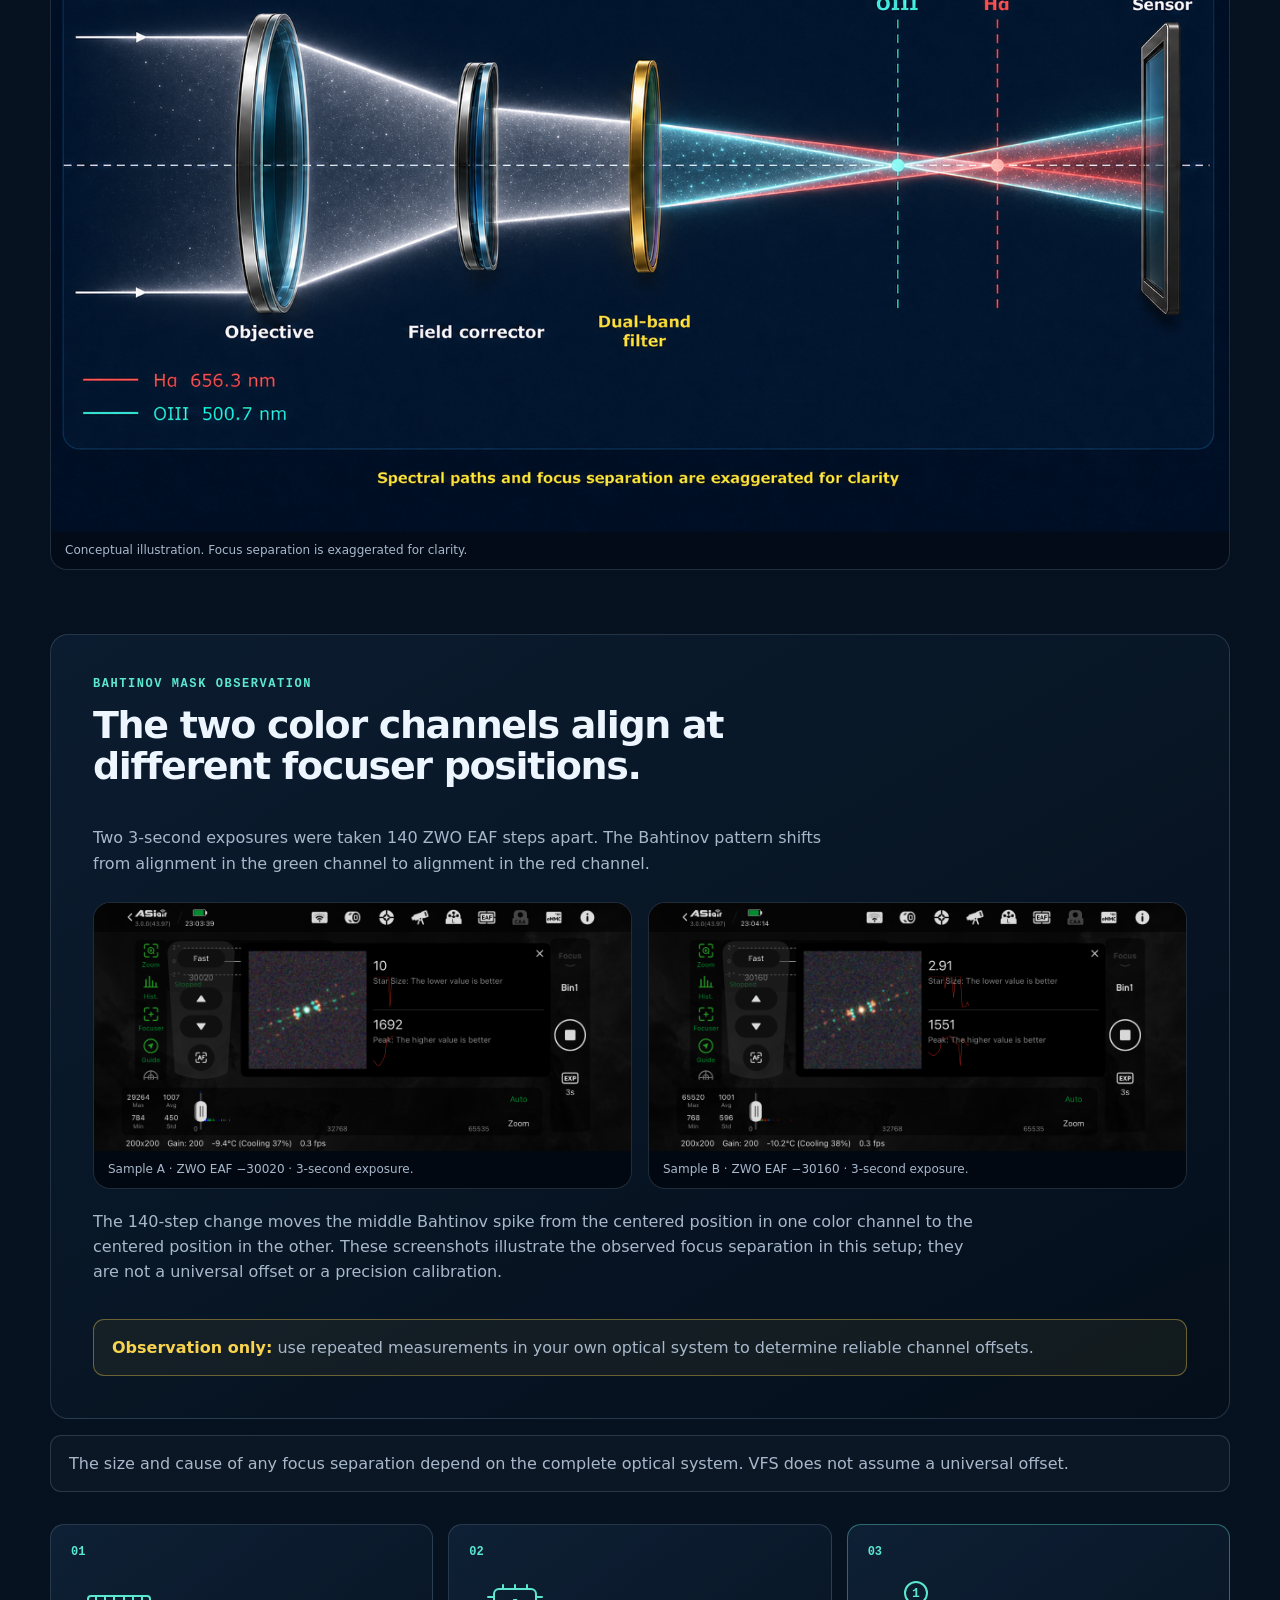
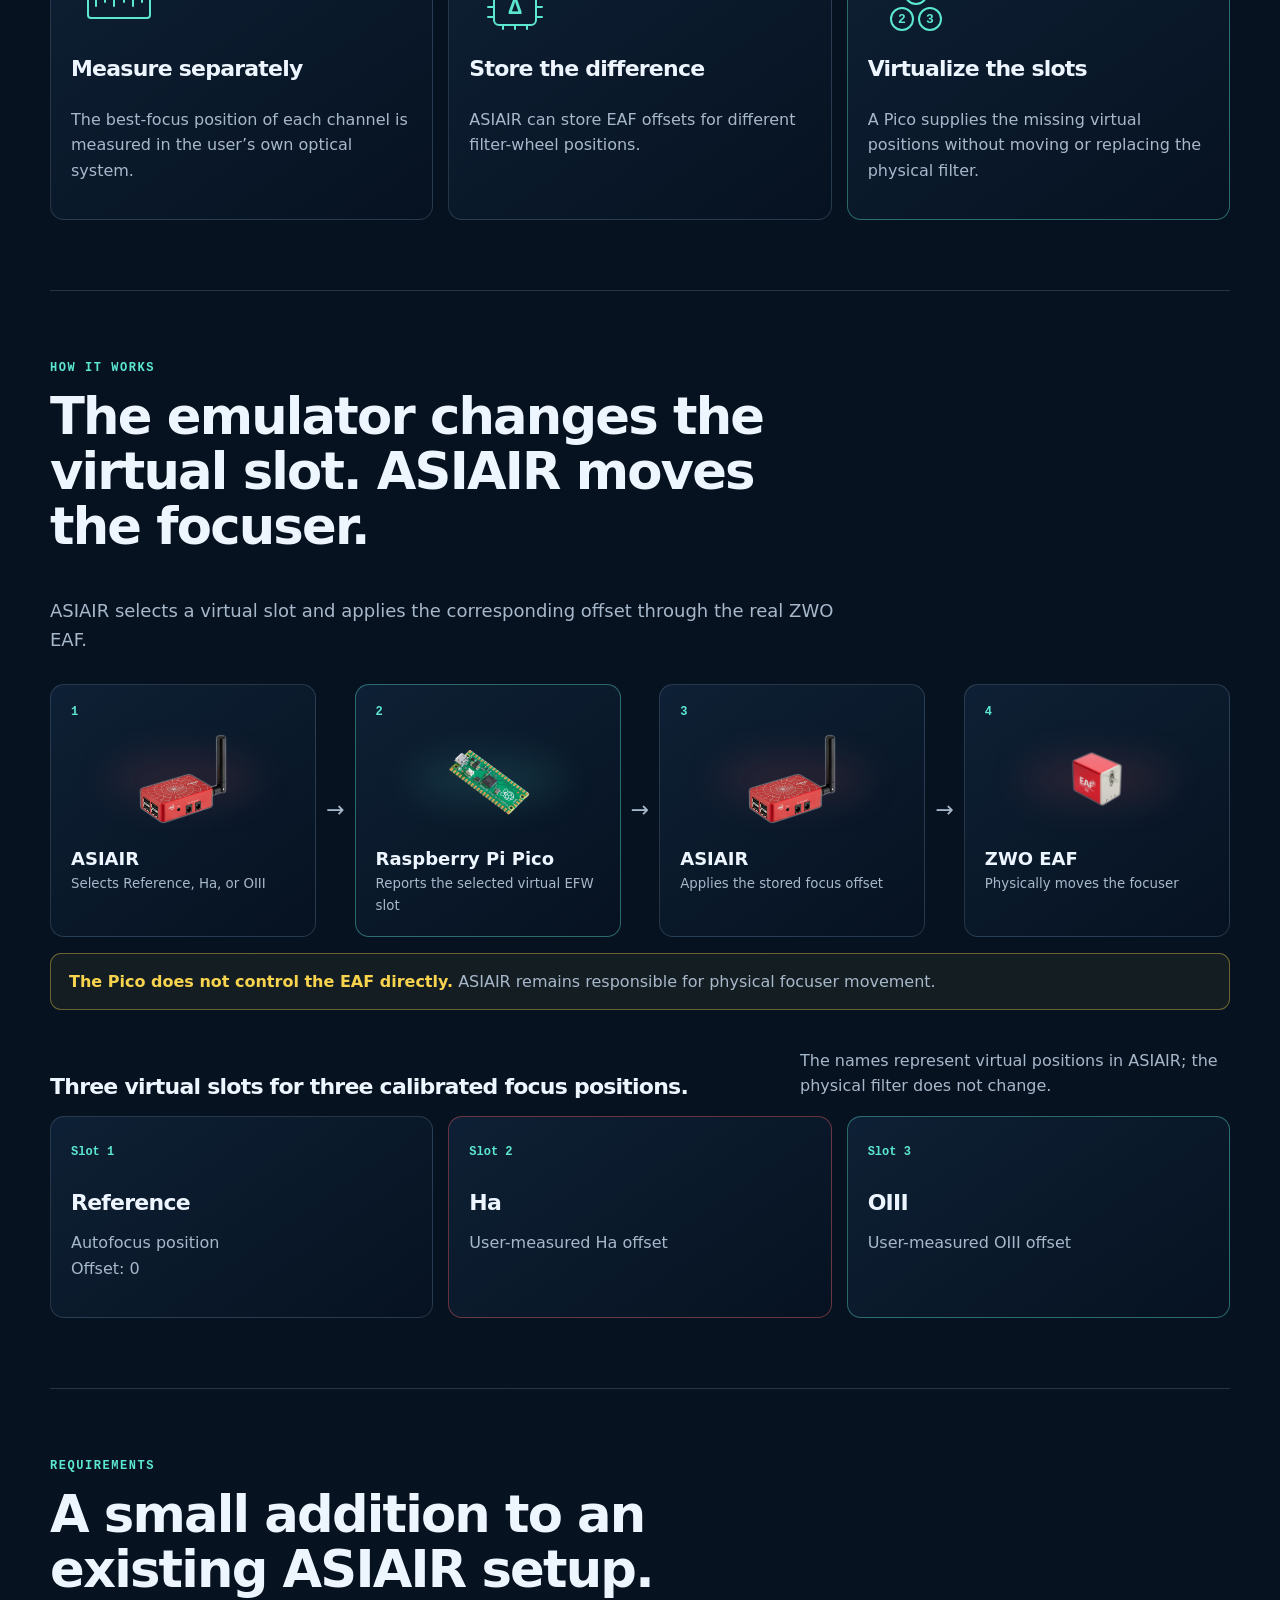
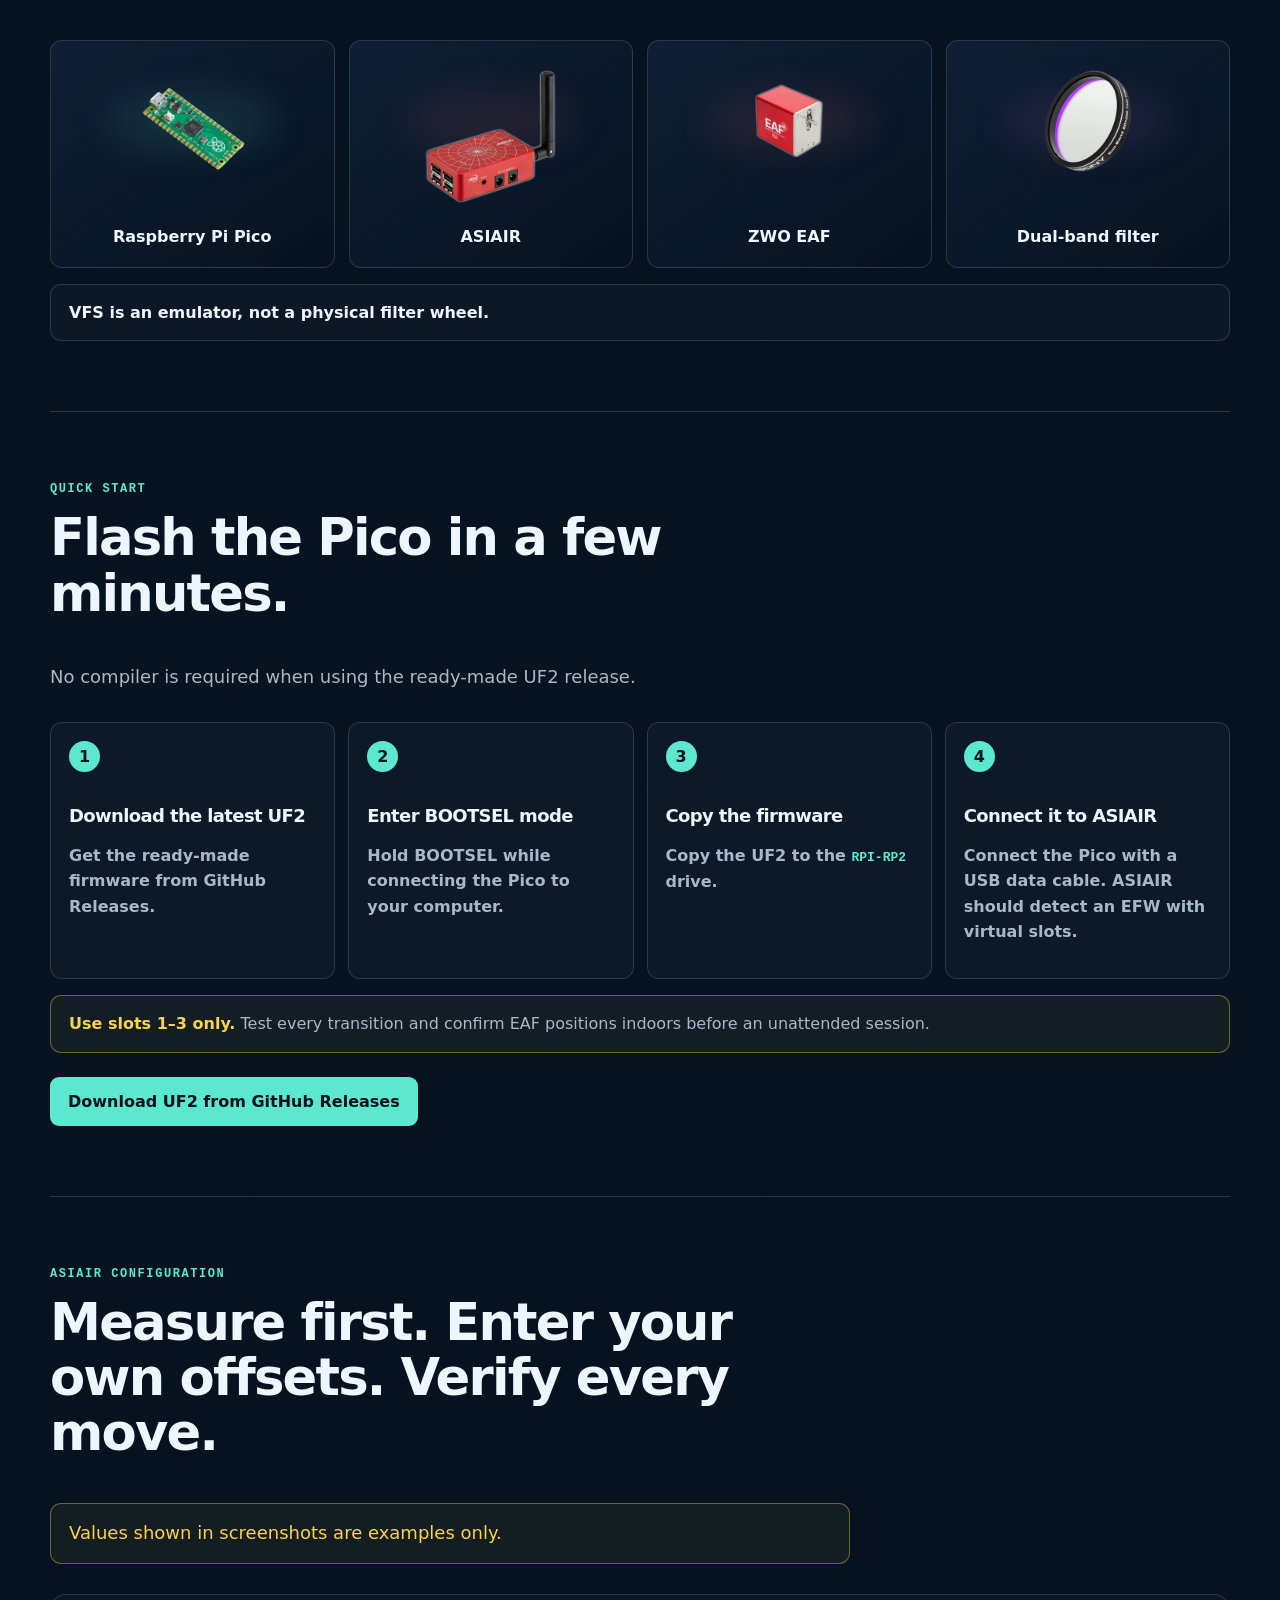
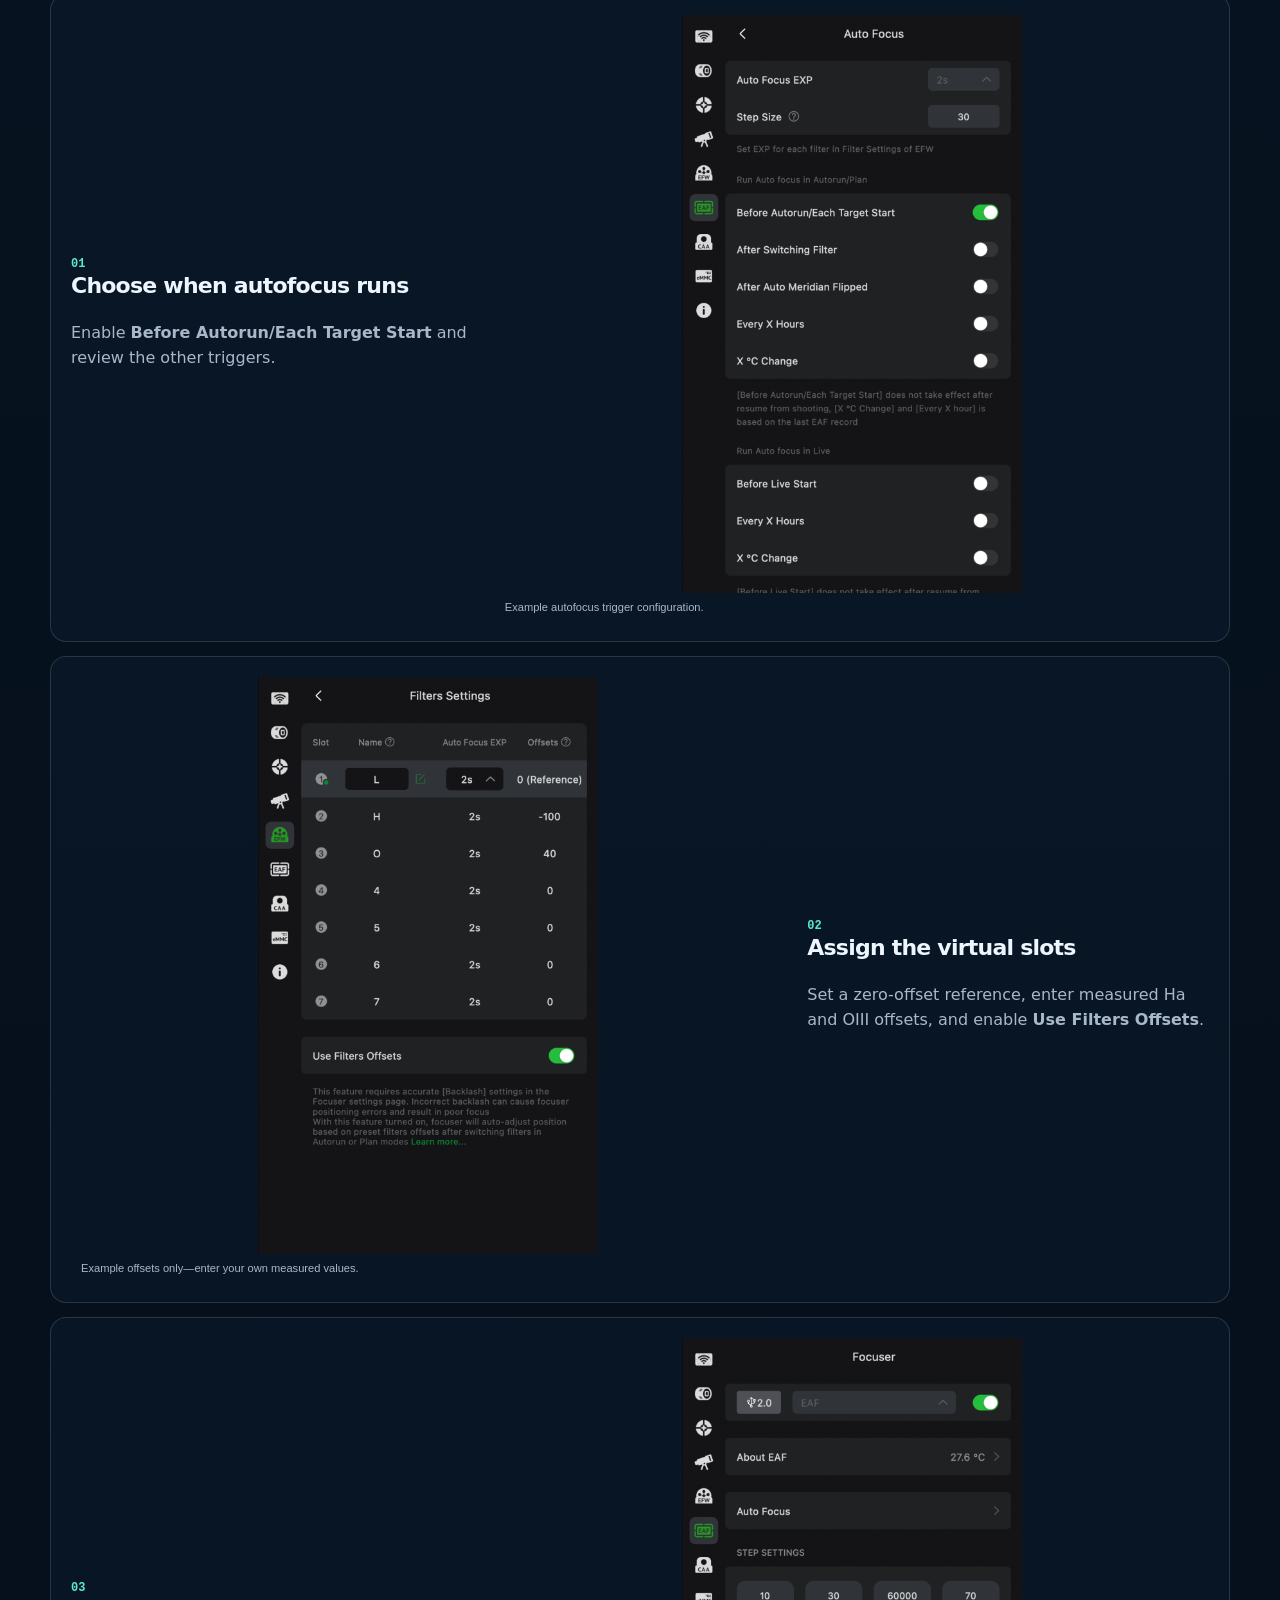
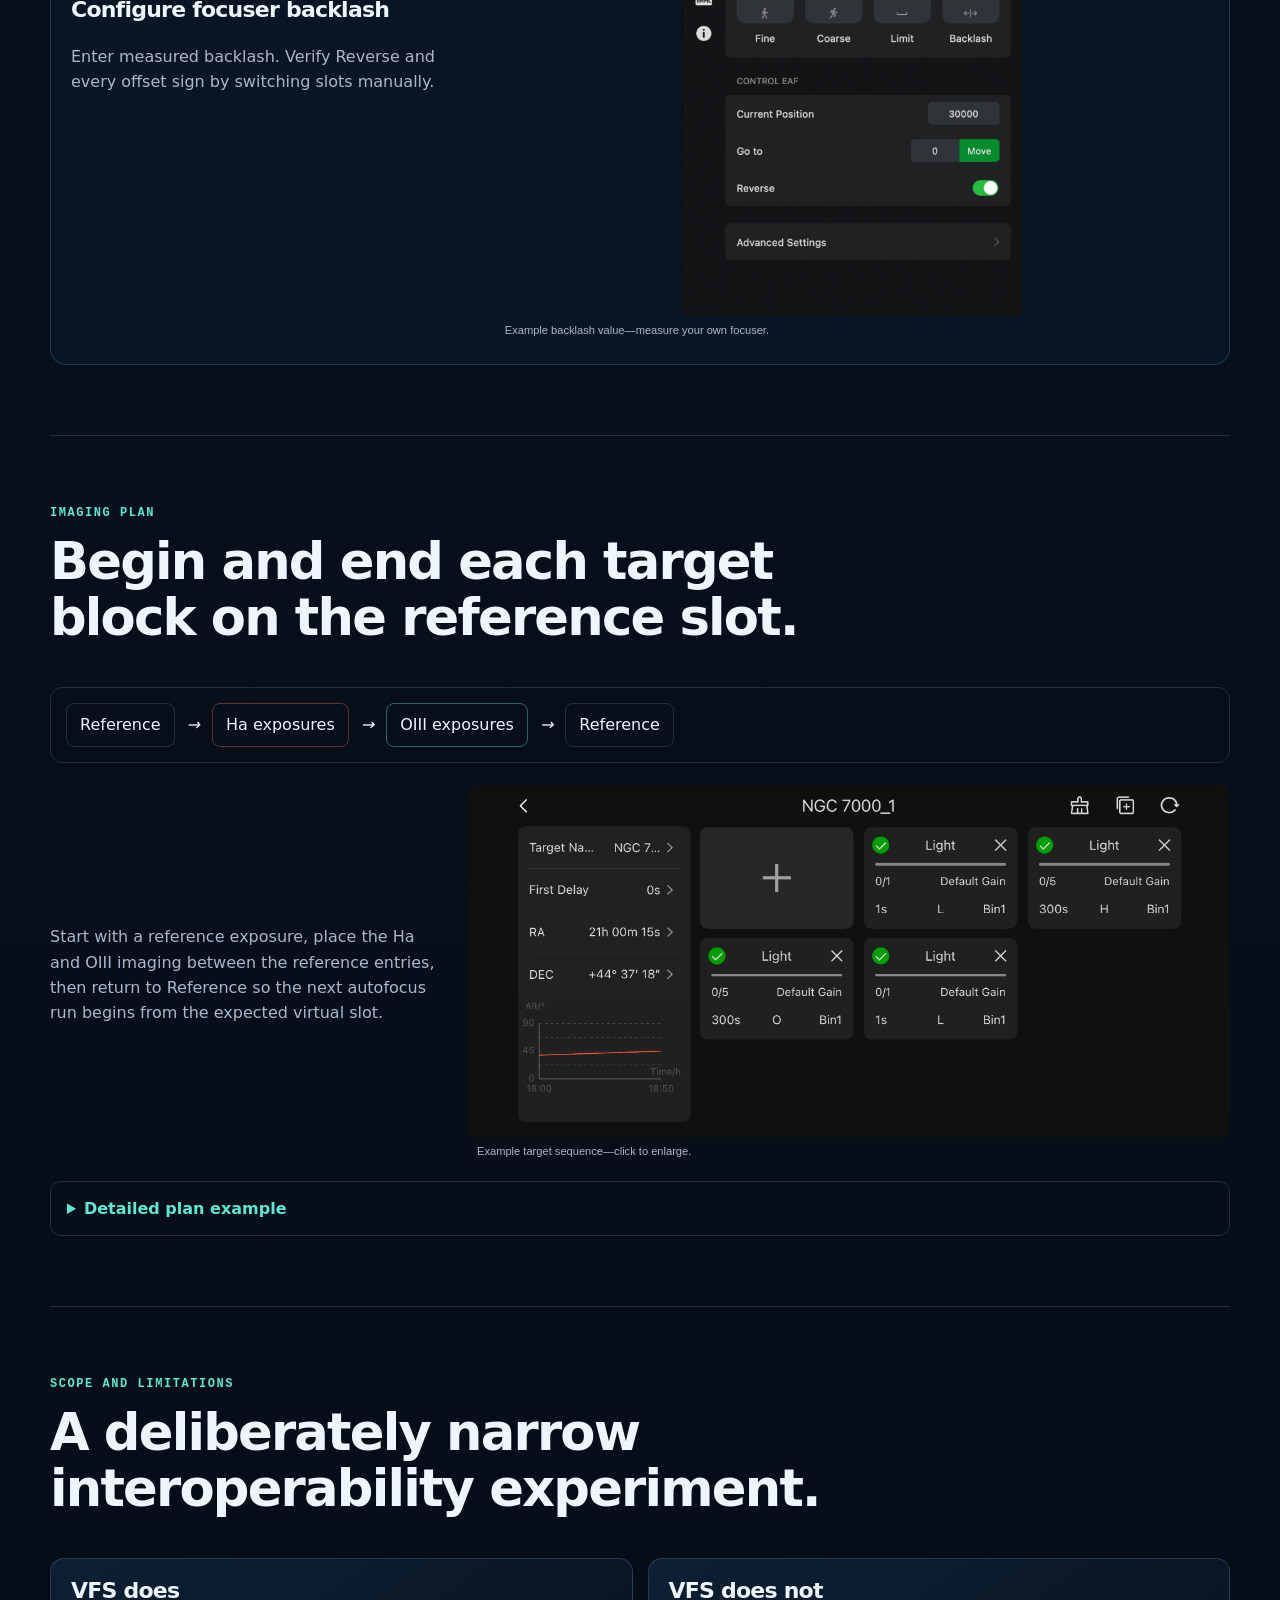
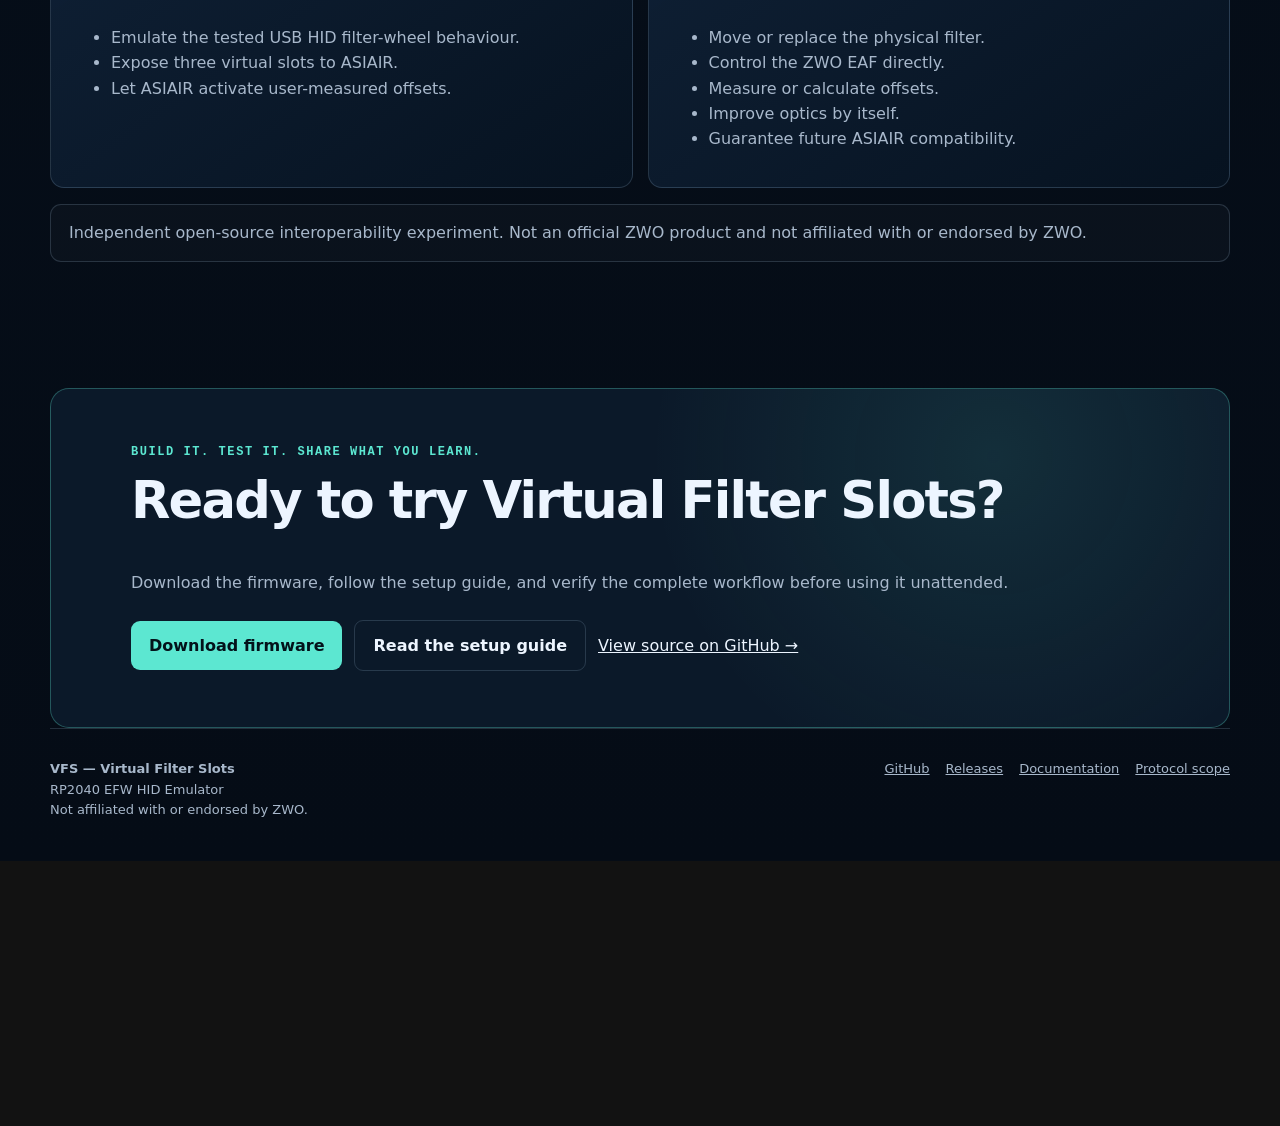
==== commit 7d89987d: "Refresh social preview metadata" ====
--- a/docs/index-v3.html
+++ b/docs/index-v3.html
@@ -7,9 +7,17 @@
 <meta name="description" content="Virtual Filter Slots for ASIAIR: separate Ha and OIII focus offsets with one fixed dual-band filter.">
 <meta property="og:title" content="Virtual Filter Slots for ASIAIR">
 <meta property="og:description" content="One fixed dual-band filter. Separate Ha and OIII focus positions.">
-<meta property="og:image" content="https://kirpersidsky.github.io/rp2040-efw-hid-emulator/assets/social-preview-v4.png">
+<meta property="og:type" content="website">
+<meta property="og:url" content="https://kirpersidsky.github.io/rp2040-efw-hid-emulator/">
+<meta property="og:image" content="https://kirpersidsky.github.io/rp2040-efw-hid-emulator/assets/social-preview-v5.png">
+<meta property="og:image:width" content="1731">
+<meta property="og:image:height" content="909">
+<meta property="og:image:alt" content="Virtual Filter Slots for ASIAIR projected above a Raspberry Pi Pico controller">
 <meta name="twitter:card" content="summary_large_image">
-<meta name="twitter:image" content="https://kirpersidsky.github.io/rp2040-efw-hid-emulator/assets/social-preview-v4.png">
+<meta name="twitter:title" content="Virtual Filter Slots for ASIAIR">
+<meta name="twitter:description" content="One fixed dual-band filter. Separate Ha and OIII focus positions.">
+<meta name="twitter:image" content="https://kirpersidsky.github.io/rp2040-efw-hid-emulator/assets/social-preview-v5.png">
+<meta name="twitter:image:alt" content="Virtual Filter Slots for ASIAIR projected above a Raspberry Pi Pico controller">
 <title>VFS — Virtual Filter Slots</title>
 <link rel="stylesheet" href="site-v3.css?v=5">
 <script src="site.js?v=4" defer>
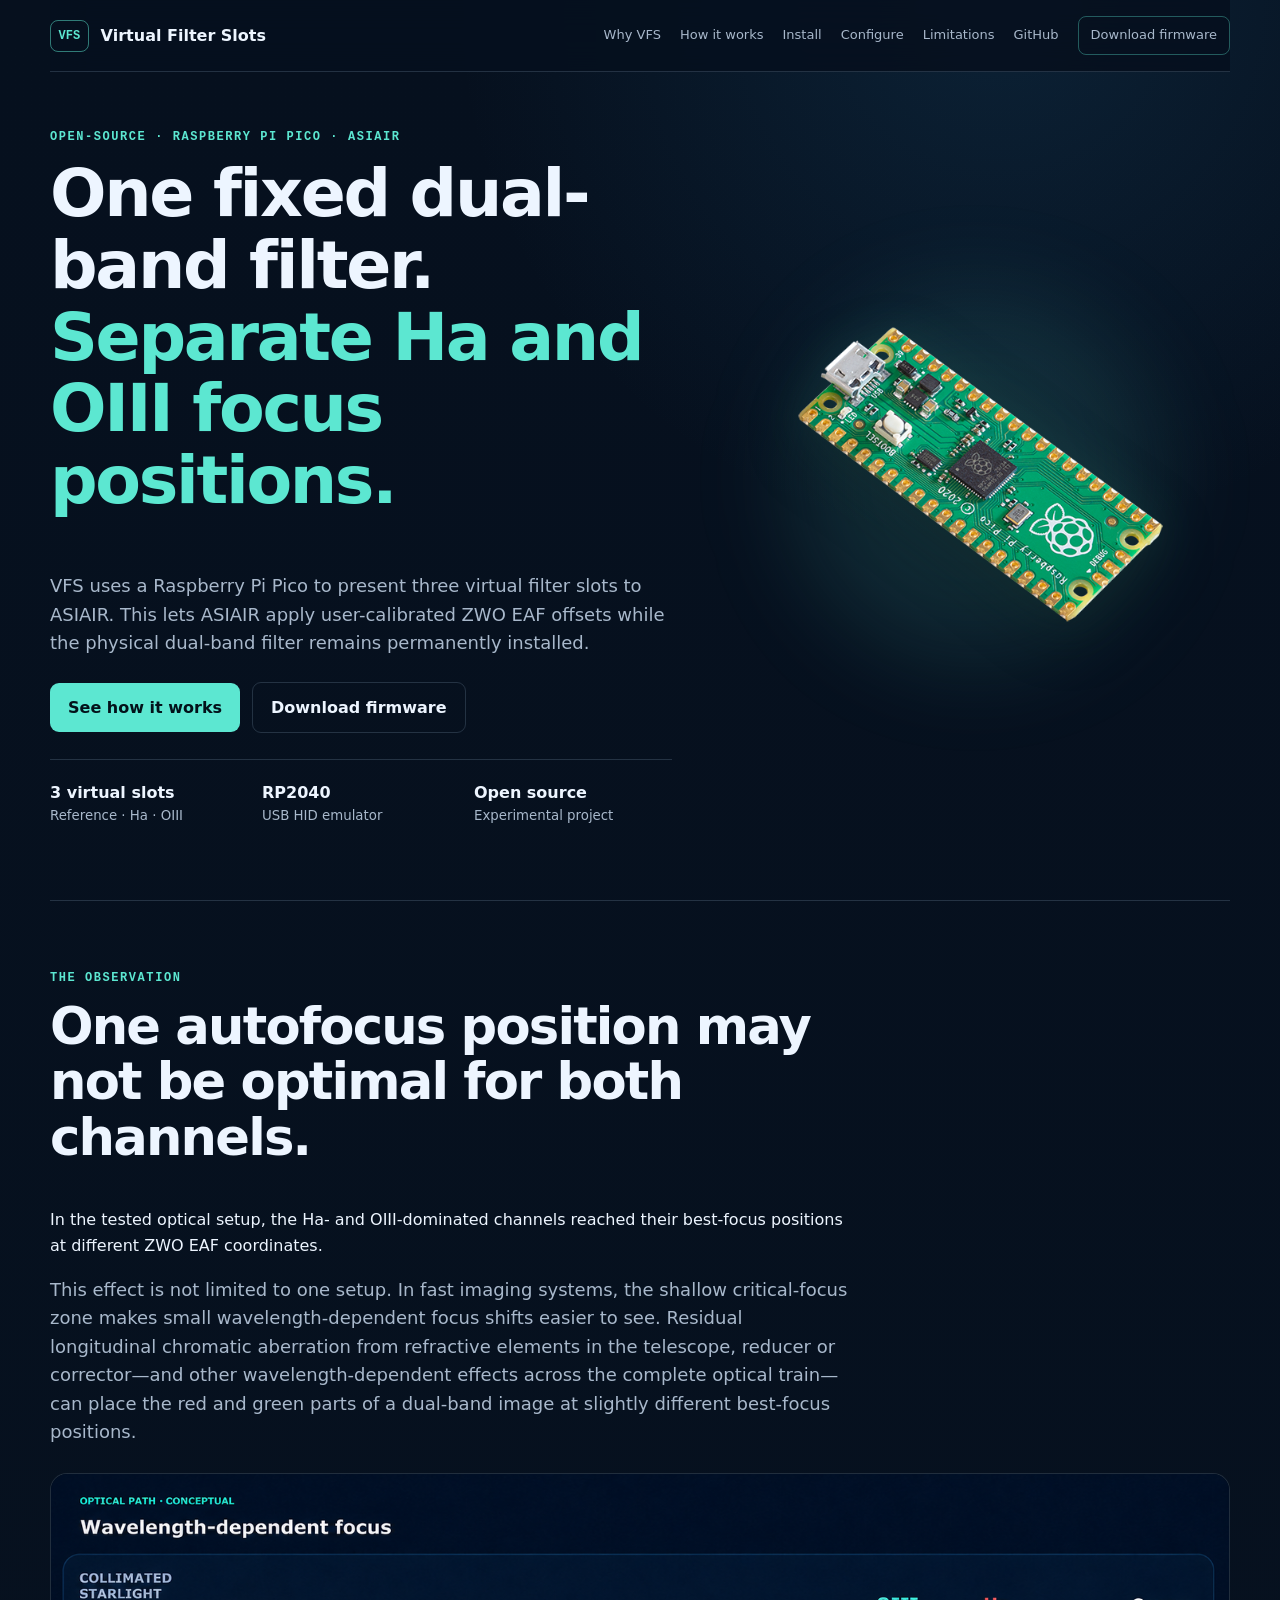
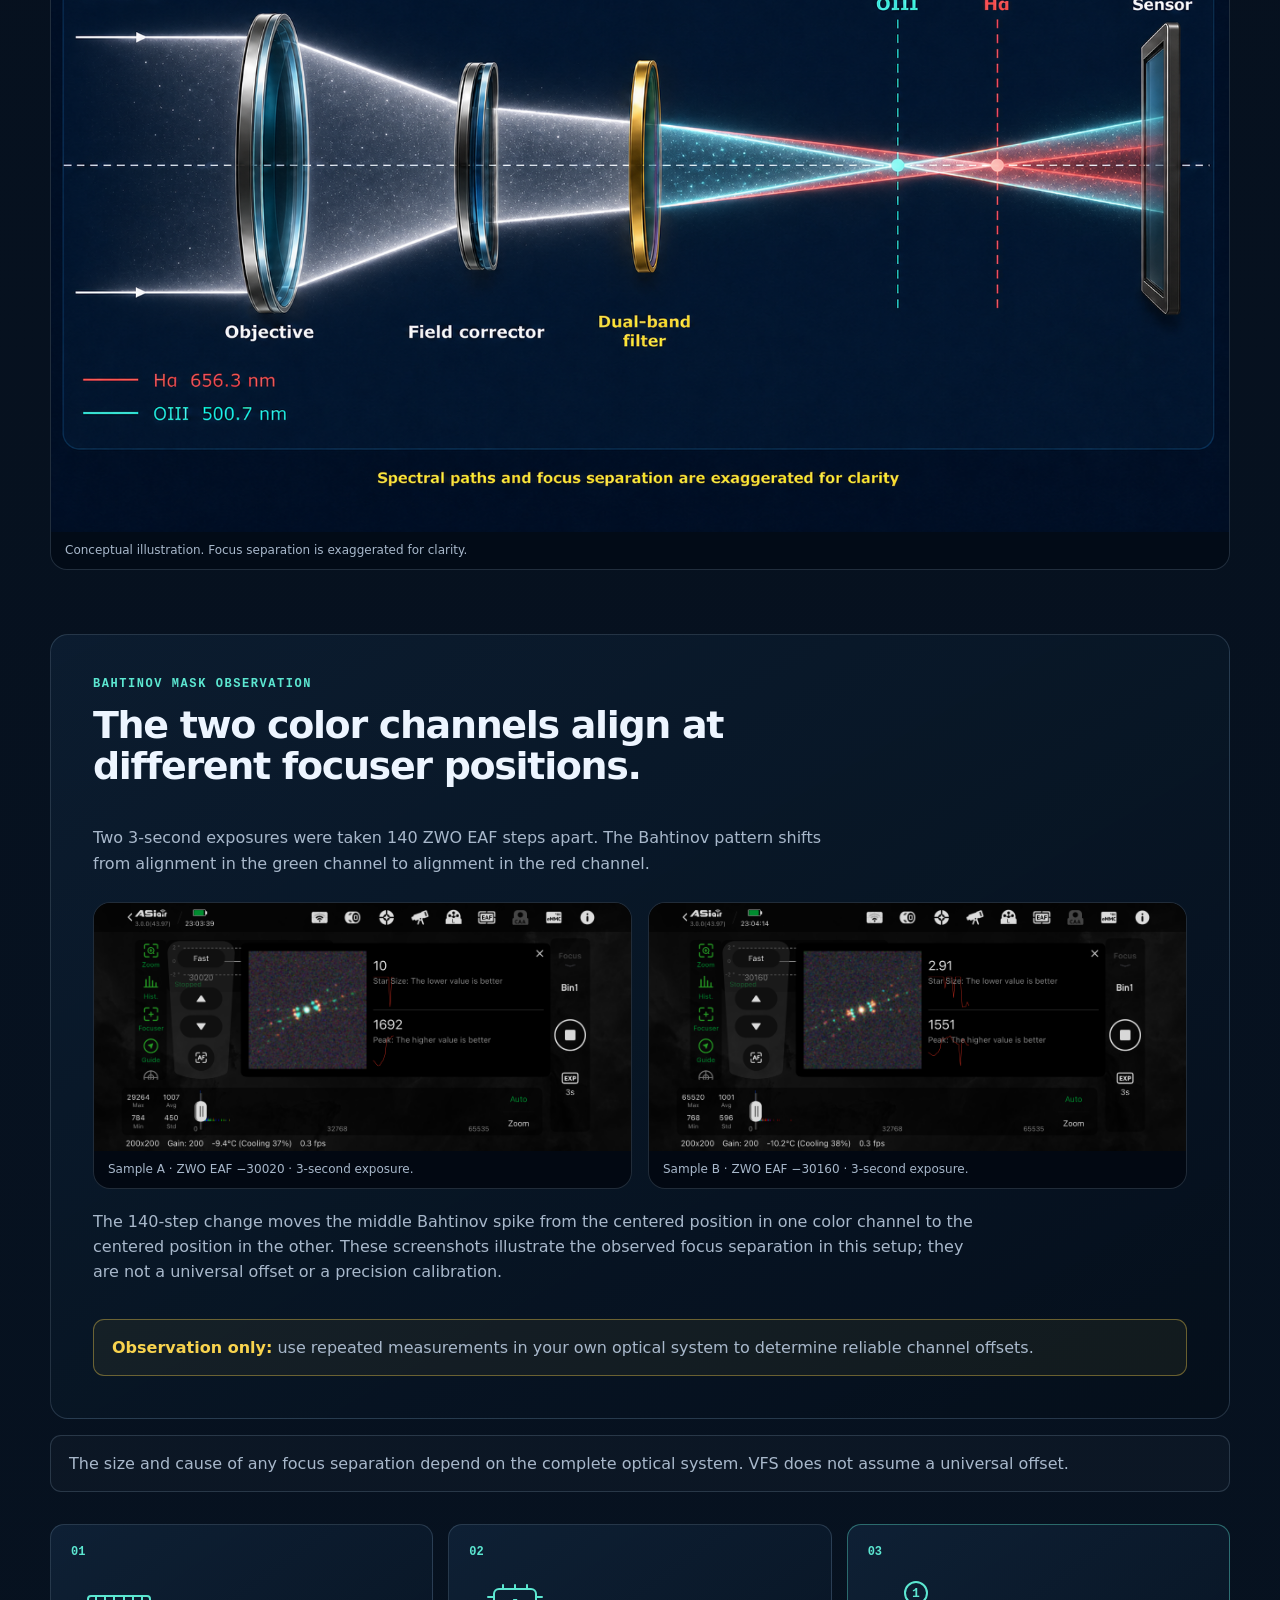
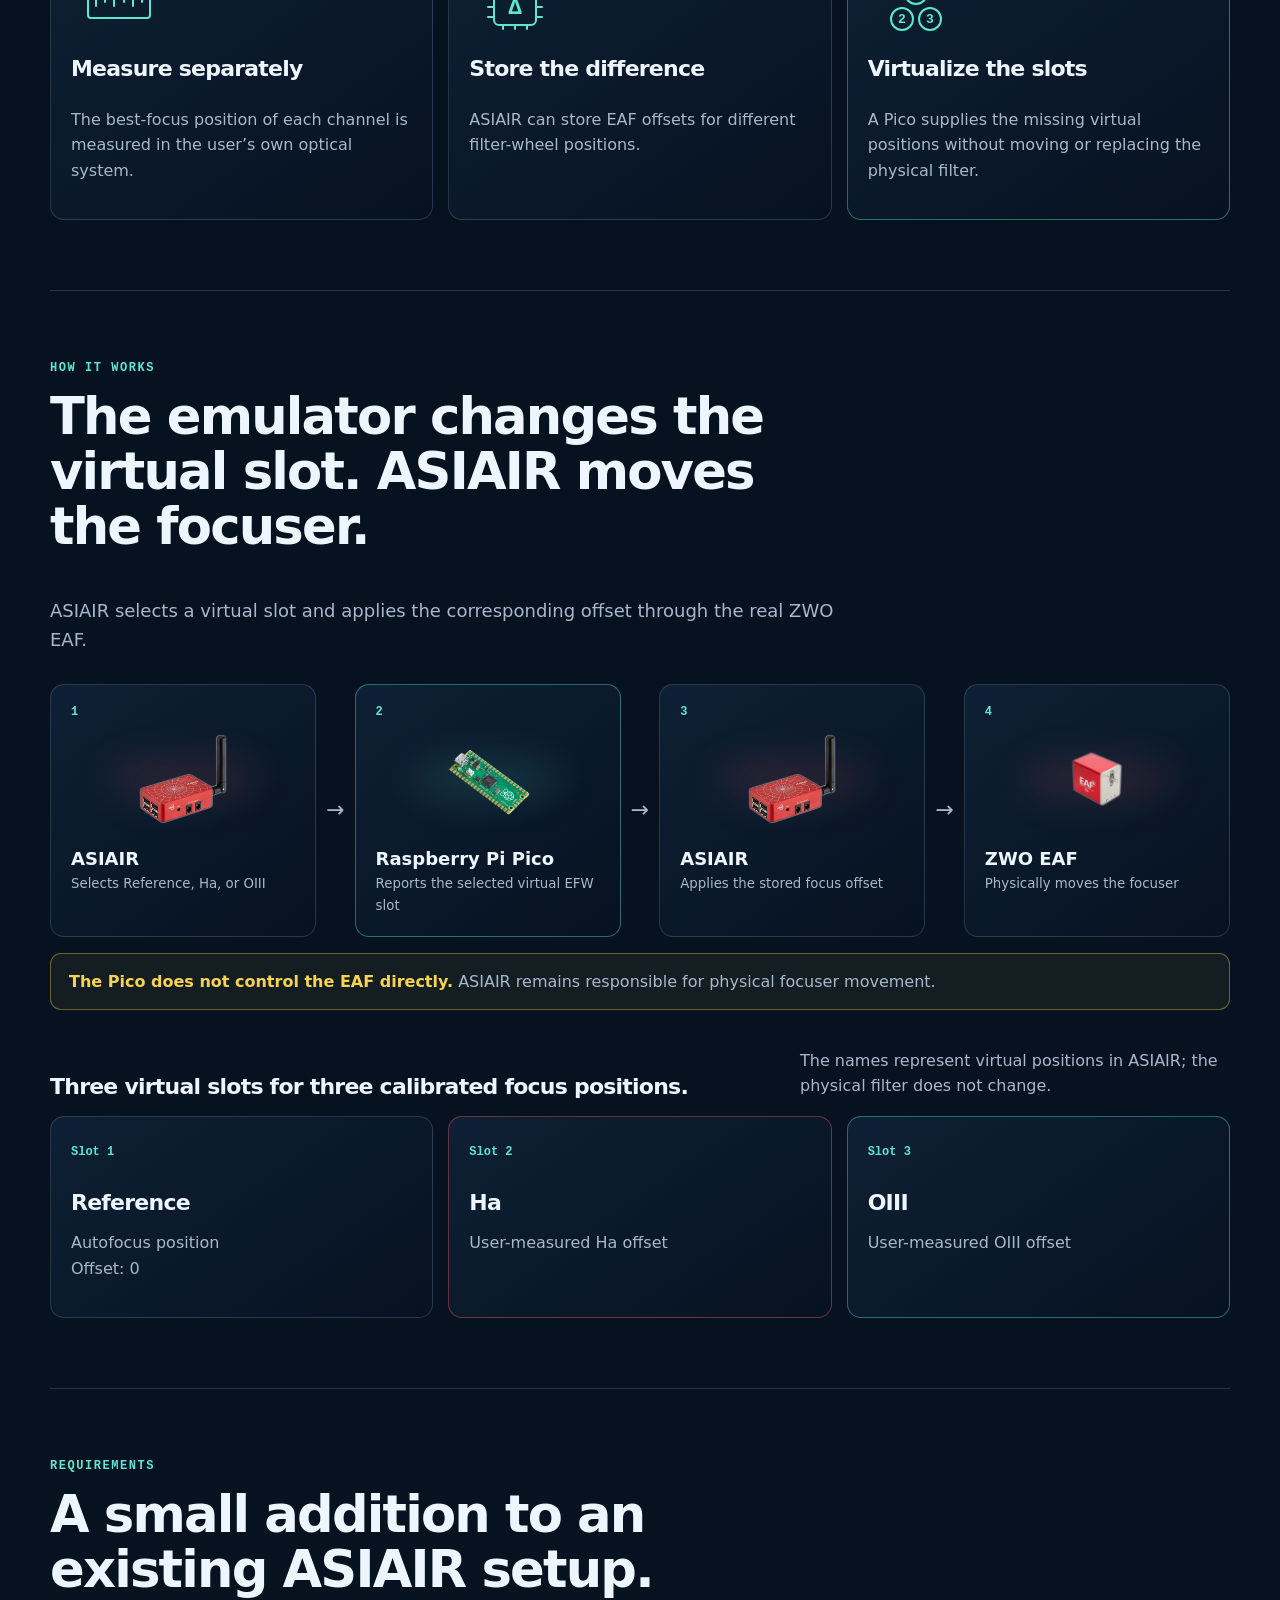
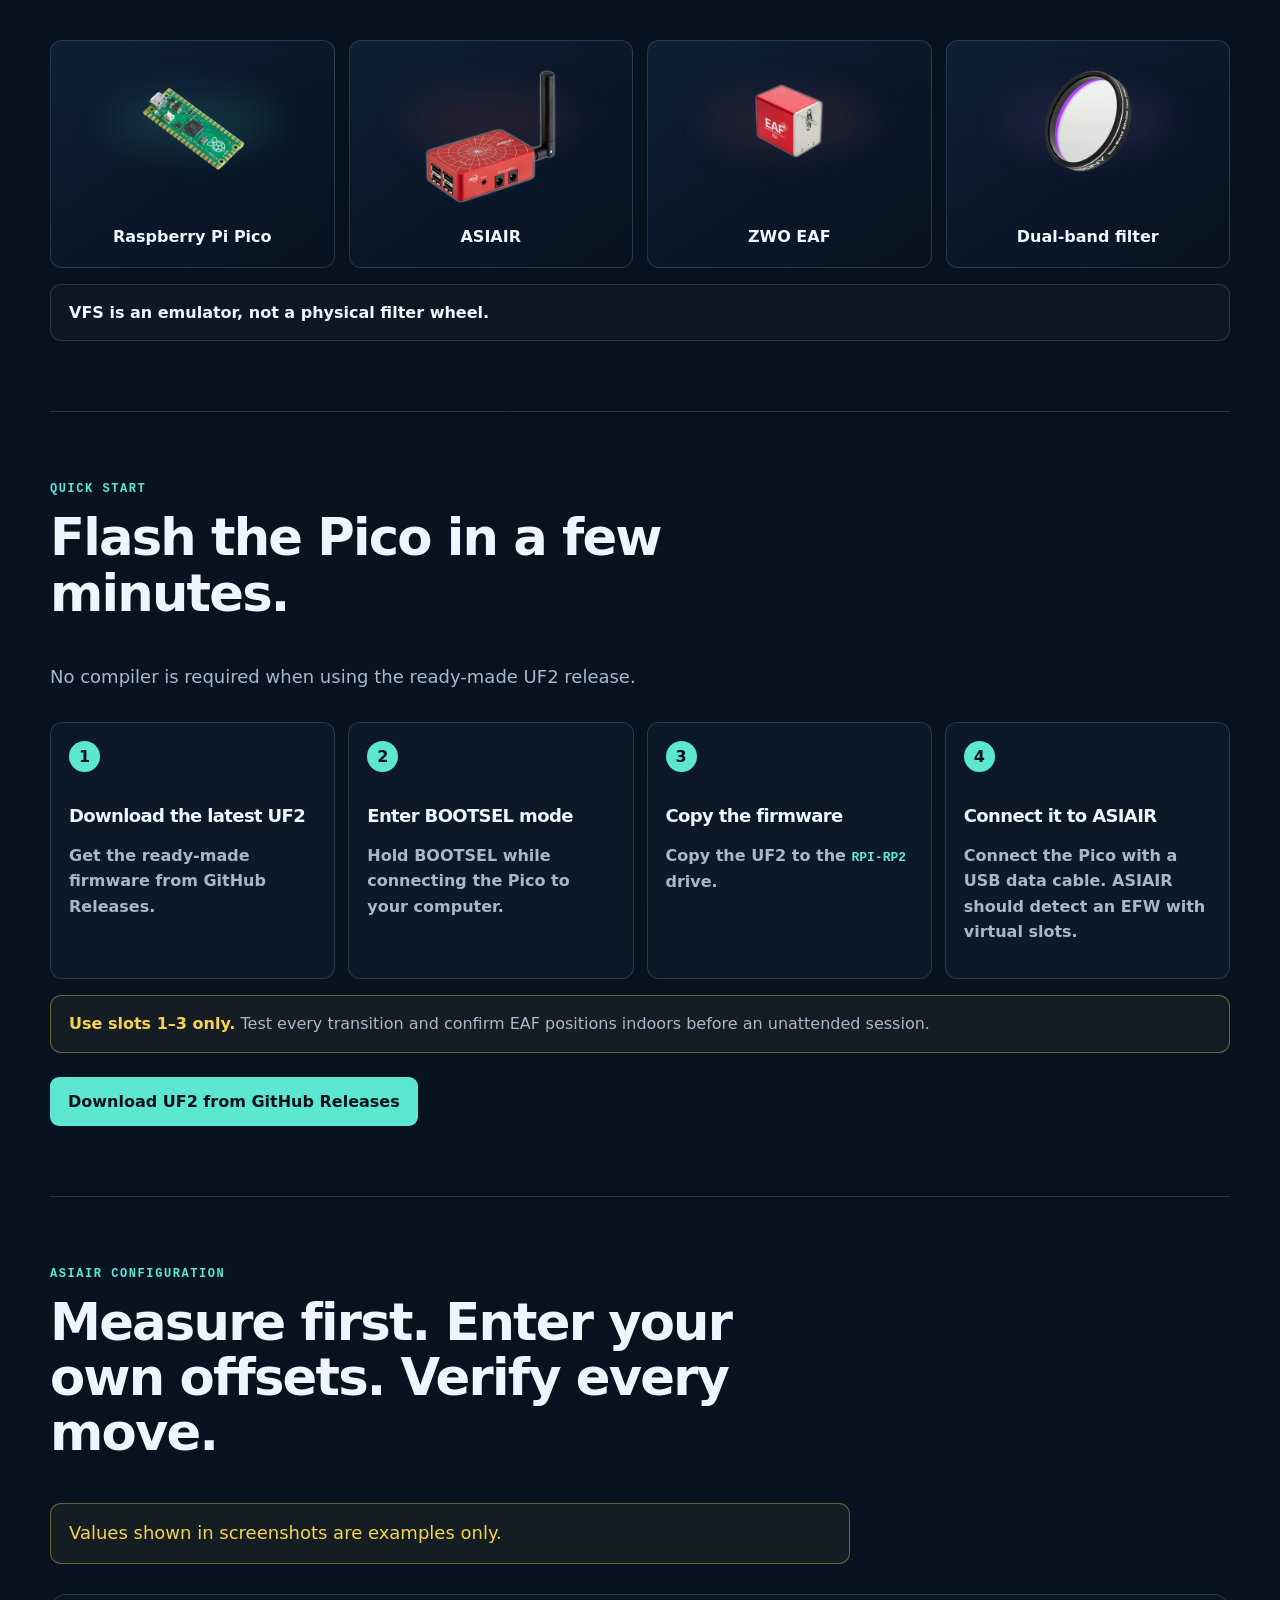
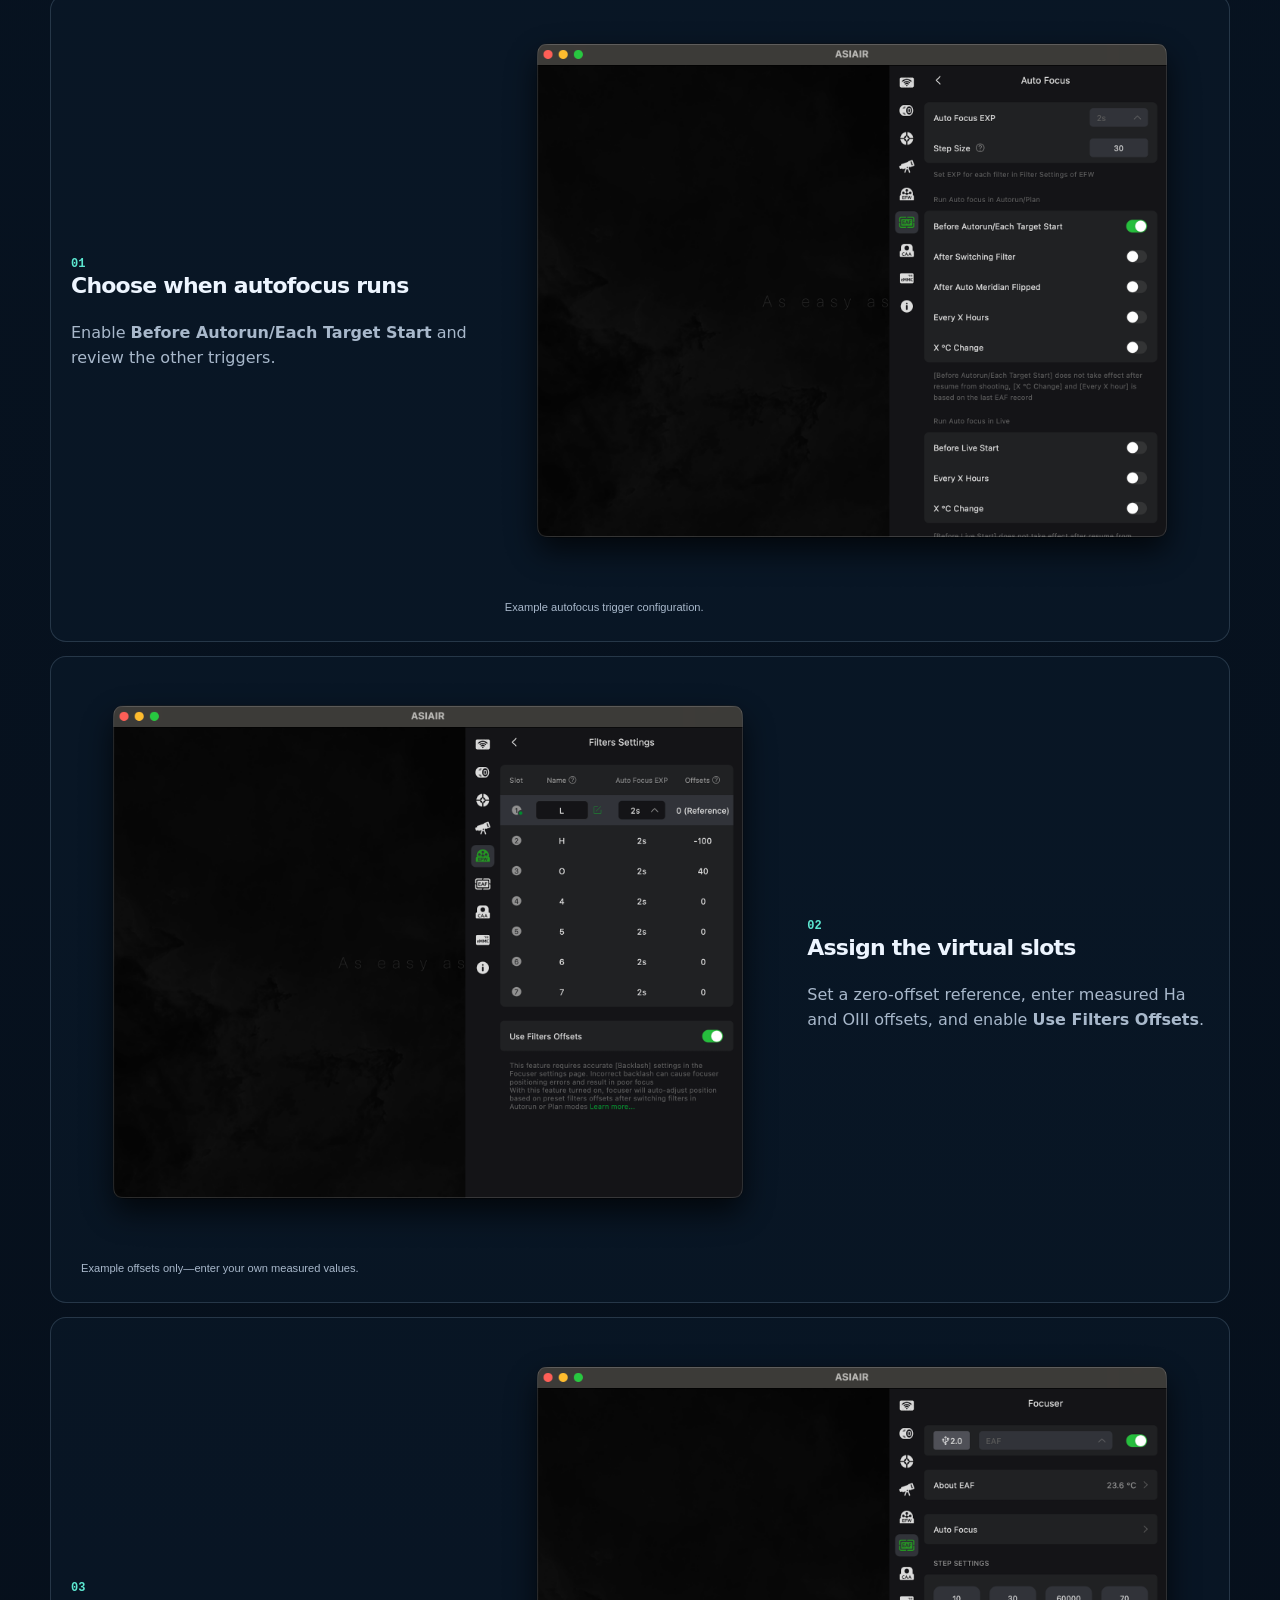
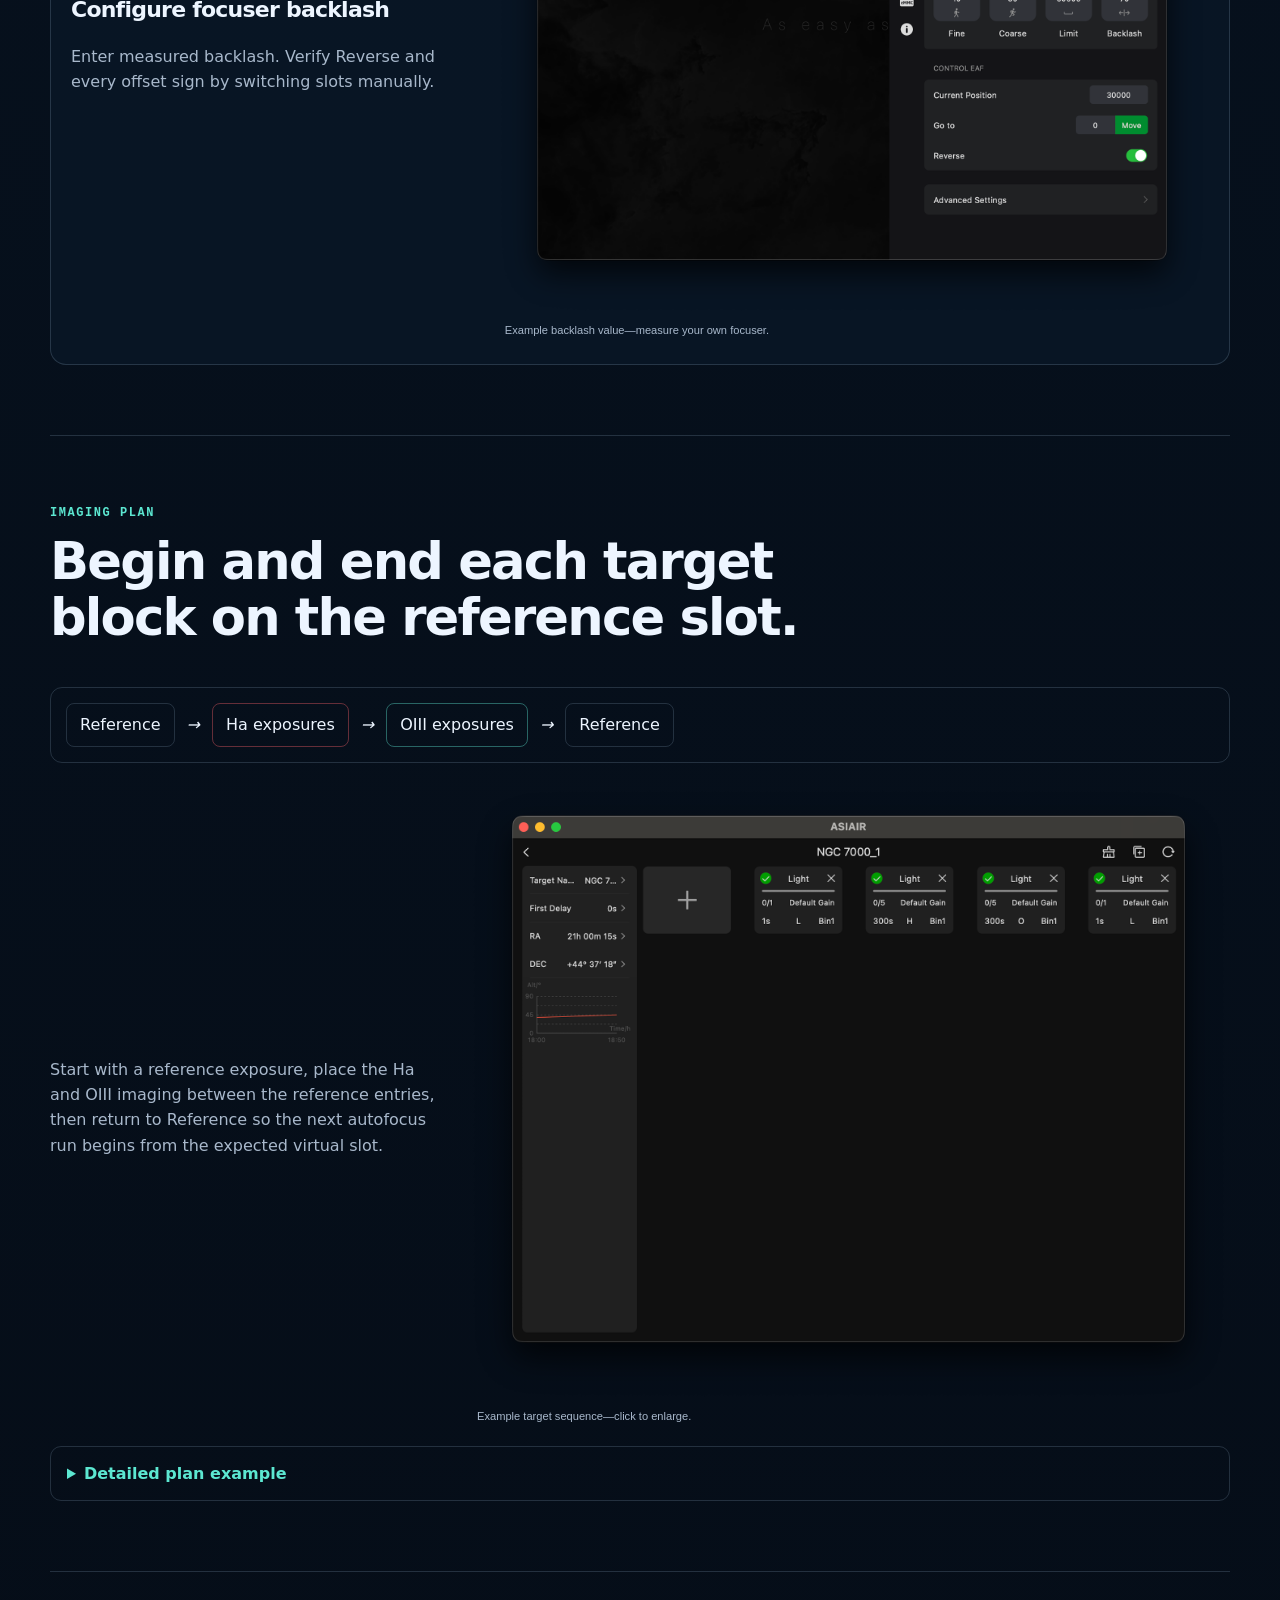
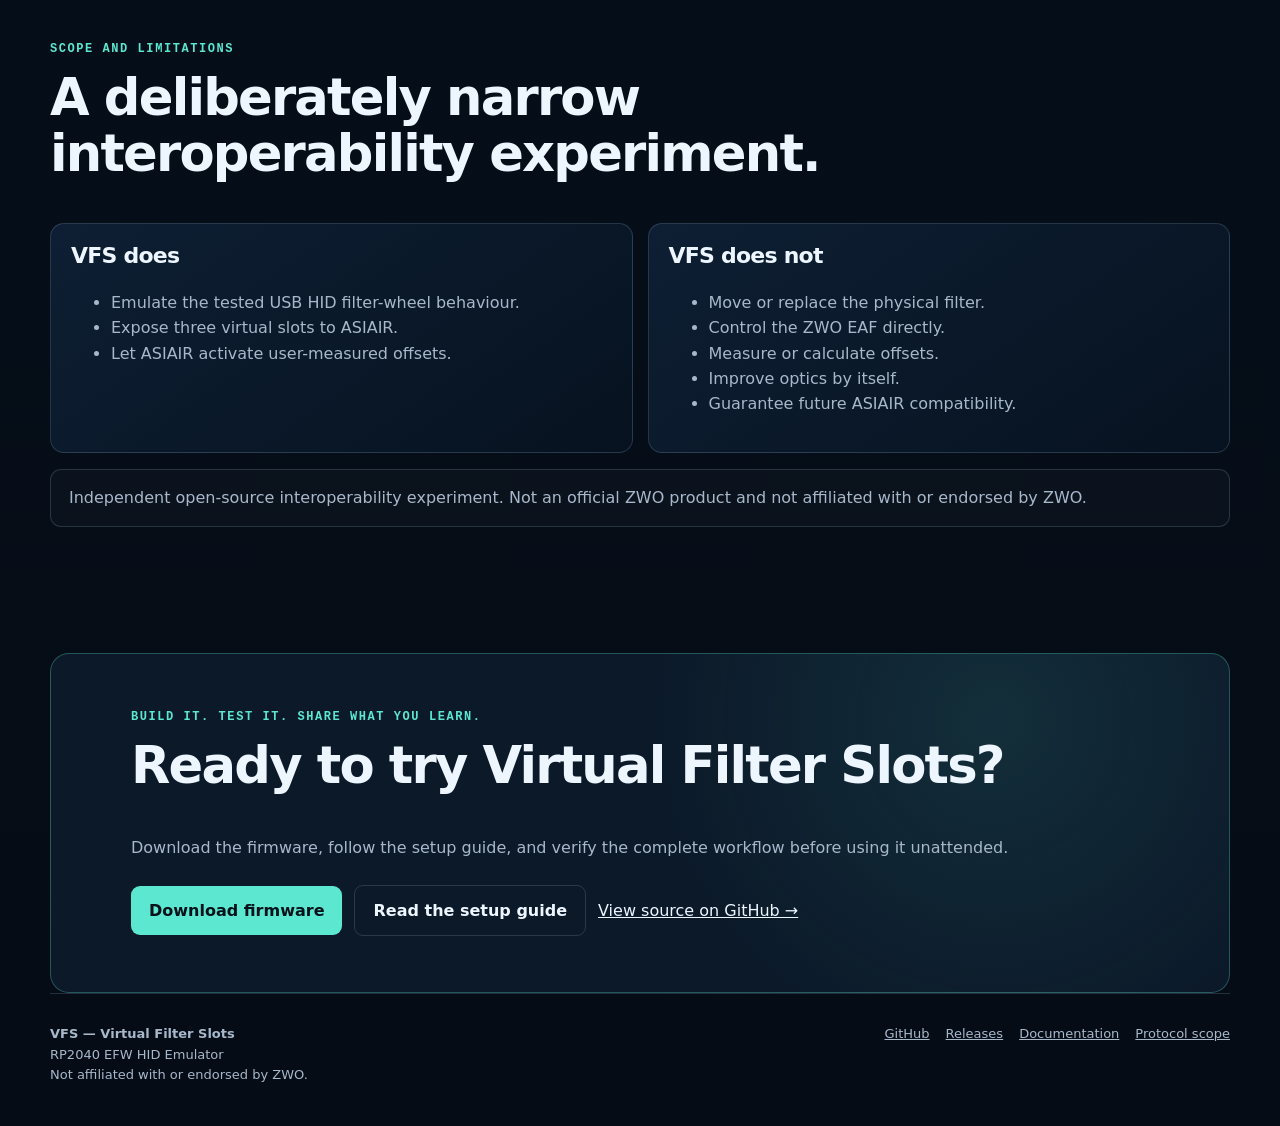
==== commit 8a98a36d: "Brighten social preview background" ====
--- a/docs/index-v3.html
+++ b/docs/index-v3.html
@@ -9,14 +9,14 @@
 <meta property="og:description" content="One fixed dual-band filter. Separate Ha and OIII focus positions.">
 <meta property="og:type" content="website">
 <meta property="og:url" content="https://kirpersidsky.github.io/rp2040-efw-hid-emulator/">
-<meta property="og:image" content="https://kirpersidsky.github.io/rp2040-efw-hid-emulator/assets/social-preview-v5.png">
-<meta property="og:image:width" content="1731">
+<meta property="og:image" content="https://kirpersidsky.github.io/rp2040-efw-hid-emulator/assets/social-preview-v6-brighter.png">
+<meta property="og:image:width" content="1730">
 <meta property="og:image:height" content="909">
 <meta property="og:image:alt" content="Virtual Filter Slots for ASIAIR projected above a Raspberry Pi Pico controller">
 <meta name="twitter:card" content="summary_large_image">
 <meta name="twitter:title" content="Virtual Filter Slots for ASIAIR">
 <meta name="twitter:description" content="One fixed dual-band filter. Separate Ha and OIII focus positions.">
-<meta name="twitter:image" content="https://kirpersidsky.github.io/rp2040-efw-hid-emulator/assets/social-preview-v5.png">
+<meta name="twitter:image" content="https://kirpersidsky.github.io/rp2040-efw-hid-emulator/assets/social-preview-v6-brighter.png">
 <meta name="twitter:image:alt" content="Virtual Filter Slots for ASIAIR projected above a Raspberry Pi Pico controller">
 <title>VFS — Virtual Filter Slots</title>
 <link rel="stylesheet" href="site-v3.css?v=5">
